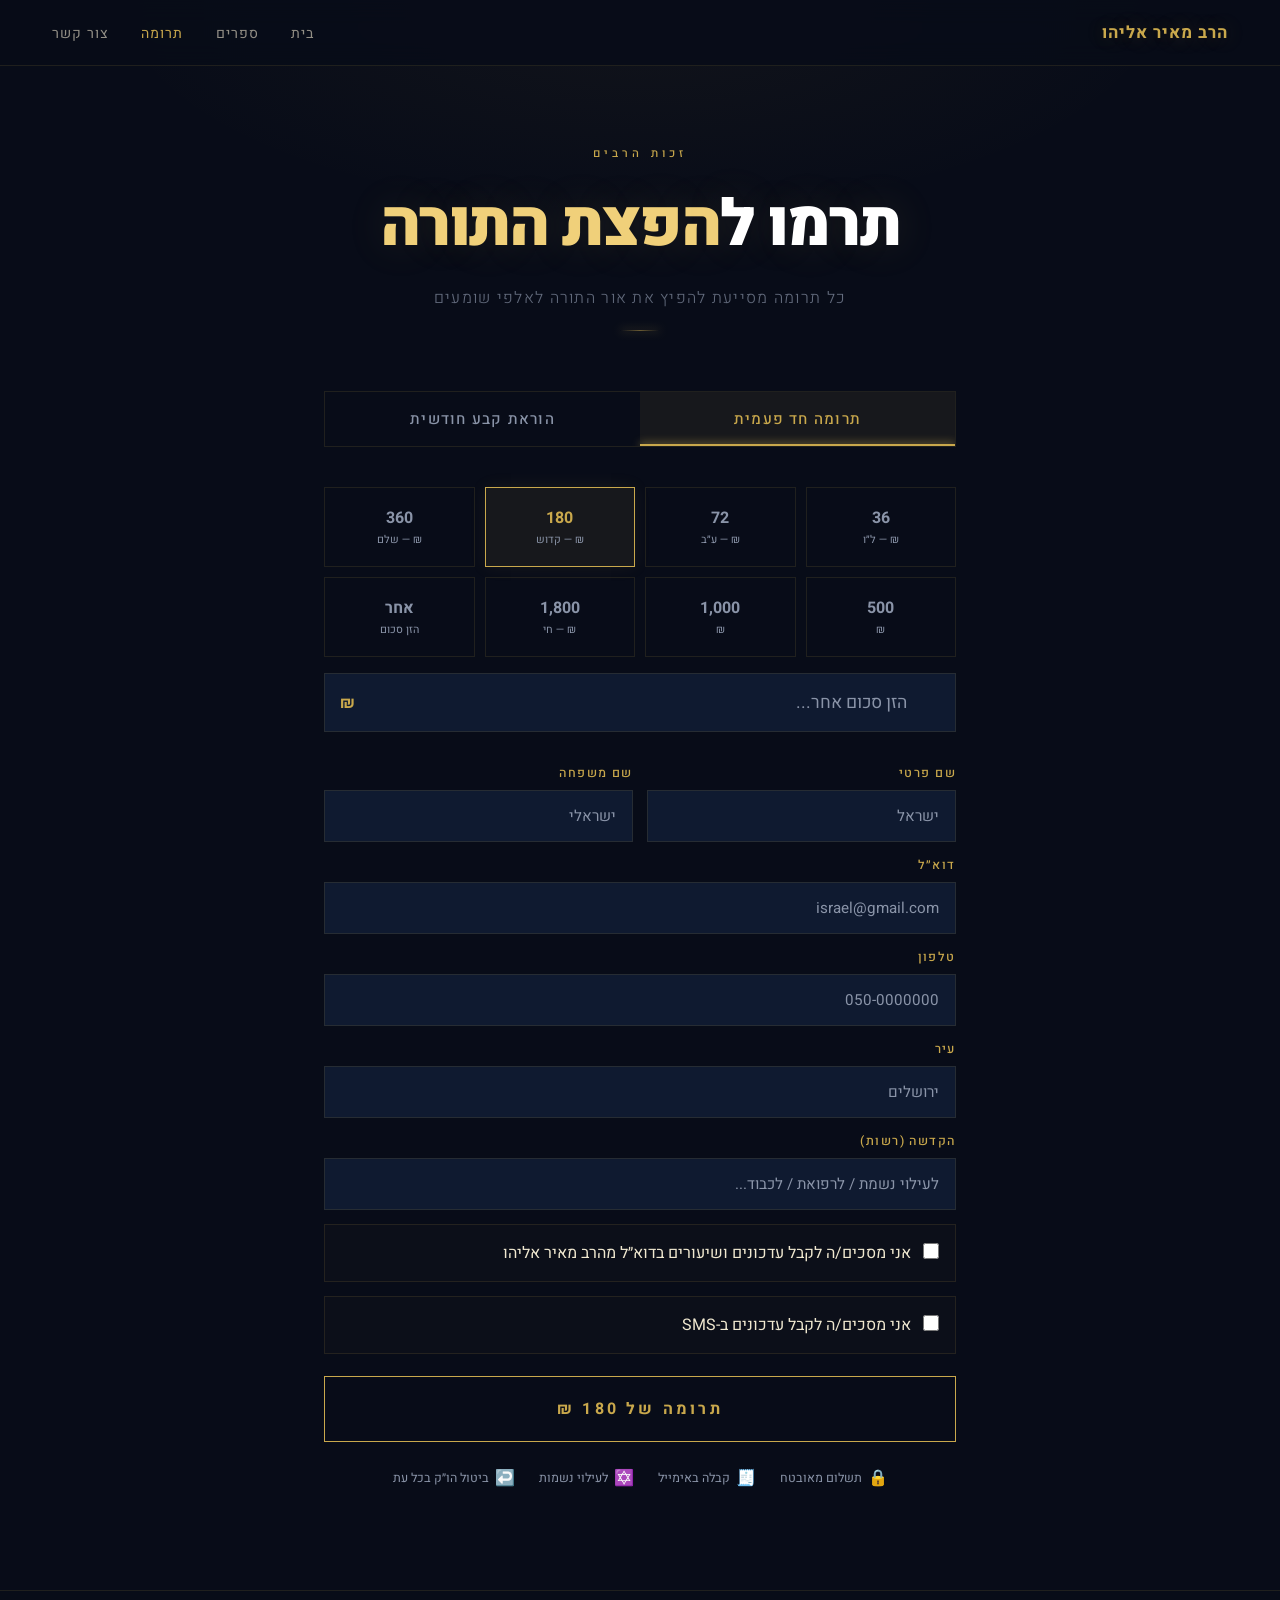
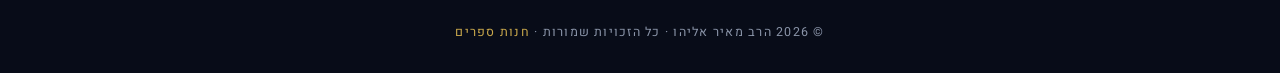
==== donate.html @ 032e19a9 "Add shop + donate pages with matching cinematic design" ====
<!DOCTYPE html>
<html lang="he" dir="rtl">
<head>
  <meta charset="UTF-8" />
  <meta name="viewport" content="width=device-width, initial-scale=1.0" />
  <title>תרומה — הרב מאיר אליהו</title>
  <link rel="preconnect" href="https://fonts.googleapis.com" />
  <link rel="preconnect" href="https://fonts.gstatic.com" crossorigin />
  <link href="https://fonts.googleapis.com/css2?family=Heebo:wght@300;400;500;700;900&display=swap" rel="stylesheet" />
  <link rel="stylesheet" href="css/pages.css" />
</head>
<body>

  <!-- ── HEADER ─────────────────────────────────────── -->
  <header class="site-header">
    <a href="index.html" class="nav-logo">הרב מאיר אליהו</a>
    <ul class="nav-links">
      <li><a href="index.html">בית</a></li>
      <li><a href="shop.html">ספרים</a></li>
      <li><a href="donate.html" class="active">תרומה</a></li>
      <li><a href="index.html#section-cta">צור קשר</a></li>
    </ul>
  </header>

  <!-- ── PAGE HERO ───────────────────────────────────── -->
  <div class="page-hero">
    <span class="page-hero-label">זכות הרבים</span>
    <h1 class="page-hero-title">תרמו ל<span>הפצת התורה</span></h1>
    <p class="page-hero-sub">כל תרומה מסייעת להפיץ את אור התורה לאלפי שומעים</p>
    <div class="page-hero-divider"></div>
  </div>

  <!-- ── DONATE FORM ─────────────────────────────────── -->
  <main class="donate-wrap">

    <!-- Toggle: חד פעמי / הוראת קבע -->
    <div class="donate-toggle">
      <button class="donate-toggle-btn active" id="btn-onetime" onclick="setType('onetime')">
        תרומה חד פעמית
      </button>
      <button class="donate-toggle-btn" id="btn-recurring" onclick="setType('recurring')">
        הוראת קבע חודשית
      </button>
    </div>

    <!-- סכומים מהירים -->
    <div class="amounts-grid">
      <button class="amount-btn" onclick="selectAmount(36)">
        36<span class="amount-label">₪ — ל״ו</span>
      </button>
      <button class="amount-btn" onclick="selectAmount(72)">
        72<span class="amount-label">₪ — ע״ב</span>
      </button>
      <button class="amount-btn selected" onclick="selectAmount(180)">
        180<span class="amount-label">₪ — קדוש</span>
      </button>
      <button class="amount-btn" onclick="selectAmount(360)">
        360<span class="amount-label">₪ — שלם</span>
      </button>
      <button class="amount-btn" onclick="selectAmount(500)">
        500<span class="amount-label">₪</span>
      </button>
      <button class="amount-btn" onclick="selectAmount(1000)">
        1,000<span class="amount-label">₪</span>
      </button>
      <button class="amount-btn" onclick="selectAmount(1800)">
        1,800<span class="amount-label">₪ — חי</span>
      </button>
      <button class="amount-btn" id="btn-custom" onclick="focusCustom()">
        אחר<span class="amount-label">הזן סכום</span>
      </button>
    </div>

    <!-- סכום מותאם אישית -->
    <div class="custom-amount-wrap">
      <span class="currency-symbol">₪</span>
      <input type="number" id="custom-amount" placeholder="הזן סכום אחר..."
             min="10" step="1" oninput="onCustomInput()" />
    </div>

    <!-- סיבת התרומה (רק בהוראת קבע) -->
    <div id="recurring-note" style="display:none; margin-bottom:24px;">
      <div style="
        padding:16px 20px;
        border:1px solid rgba(201,168,76,0.2);
        background:rgba(201,168,76,0.04);
        font-size:0.88rem; color:rgba(240,232,208,0.7);
        line-height:1.7;
      ">
        💛 <strong style="color:#f0d07a;">הוראת קבע</strong> — תרומה חודשית קבועה שתסייע להמשך הפצת התורה.
        ניתן לבטל בכל עת.
      </div>
    </div>

    <!-- פרטי תורם -->
    <form class="donate-form" id="donate-form" onsubmit="handleDonate(event)">

      <div class="form-row">
        <div class="field-group">
          <label class="field-label" for="donor-firstname">שם פרטי</label>
          <input class="field-input" id="donor-firstname" type="text" placeholder="ישראל" required />
        </div>
        <div class="field-group">
          <label class="field-label" for="donor-lastname">שם משפחה</label>
          <input class="field-input" id="donor-lastname" type="text" placeholder="ישראלי" required />
        </div>
      </div>

      <div class="field-group">
        <label class="field-label" for="donor-email">דוא״ל</label>
        <input class="field-input" id="donor-email" type="email" placeholder="israel@gmail.com" required />
      </div>

      <div class="field-group">
        <label class="field-label" for="donor-phone">טלפון</label>
        <input class="field-input" id="donor-phone" type="tel" placeholder="050-0000000" required />
      </div>

      <div class="field-group">
        <label class="field-label" for="donor-city">עיר</label>
        <input class="field-input" id="donor-city" type="text" placeholder="ירושלים" />
      </div>

      <!-- הקדשה -->
      <div class="field-group">
        <label class="field-label" for="donor-dedication">הקדשה (רשות)</label>
        <input class="field-input" id="donor-dedication" type="text"
               placeholder="לעילוי נשמת / לרפואת / לכבוד..." />
      </div>

      <!-- הסכמות -->
      <label class="consent-row">
        <input type="checkbox" id="consent-email" required />
        <span>אני מסכים/ה לקבל עדכונים ושיעורים בדוא״ל מהרב מאיר אליהו</span>
      </label>

      <label class="consent-row">
        <input type="checkbox" id="consent-sms" />
        <span>אני מסכים/ה לקבל עדכונים ב-SMS</span>
      </label>

      <!-- כפתור תרומה -->
      <button type="submit" class="btn-donate">
        <span id="donate-btn-text">לתרומה של 180 ₪</span>
      </button>

    </form>

    <!-- Trust indicators -->
    <div class="donate-trust">
      <div class="trust-item">
        <span class="trust-icon">🔒</span>
        <span>תשלום מאובטח</span>
      </div>
      <div class="trust-item">
        <span class="trust-icon">🧾</span>
        <span>קבלה באימייל</span>
      </div>
      <div class="trust-item">
        <span class="trust-icon">✡️</span>
        <span>לעילוי נשמות</span>
      </div>
      <div class="trust-item">
        <span class="trust-icon">↩️</span>
        <span>ביטול הו״ק בכל עת</span>
      </div>
    </div>

  </main>

  <!-- ── FOOTER ──────────────────────────────────────── -->
  <footer class="site-footer">
    <p>© 2026 הרב מאיר אליהו · כל הזכויות שמורות · <a href="shop.html">חנות ספרים</a></p>
  </footer>

  <script>
    let selectedAmount = 180;
    let donateType = 'onetime';

    // ── Type toggle ──────────────────────────────────
    function setType(type) {
      donateType = type;
      document.getElementById('btn-onetime').classList.toggle('active', type === 'onetime');
      document.getElementById('btn-recurring').classList.toggle('active', type === 'recurring');
      document.getElementById('recurring-note').style.display = type === 'recurring' ? 'block' : 'none';
      updateDonateBtn();
    }

    // ── Amount selection ─────────────────────────────
    function selectAmount(amount) {
      selectedAmount = amount;
      document.querySelectorAll('.amount-btn').forEach(b => b.classList.remove('selected'));
      const btns = document.querySelectorAll('.amount-btn');
      btns.forEach(b => {
        if (parseInt(b.textContent) === amount || b.textContent.startsWith(amount.toLocaleString())) {
          b.classList.add('selected');
        }
      });
      document.getElementById('custom-amount').value = '';
      updateDonateBtn();
    }

    function focusCustom() {
      document.getElementById('custom-amount').focus();
      document.querySelectorAll('.amount-btn').forEach(b => b.classList.remove('selected'));
      document.getElementById('btn-custom').classList.add('selected');
    }

    function onCustomInput() {
      const val = parseInt(document.getElementById('custom-amount').value);
      if (val > 0) {
        selectedAmount = val;
        document.querySelectorAll('.amount-btn').forEach(b => b.classList.remove('selected'));
        document.getElementById('btn-custom').classList.add('selected');
        updateDonateBtn();
      }
    }

    function updateDonateBtn() {
      const typeLabel = donateType === 'recurring' ? 'הוראת קבע חודשית' : 'תרומה';
      const formatted = selectedAmount.toLocaleString('he-IL');
      document.getElementById('donate-btn-text').textContent =
        `${typeLabel} של ${formatted} ₪`;
    }

    // ── Submit (placeholder) ─────────────────────────
    function handleDonate(e) {
      e.preventDefault();
      const data = {
        type: donateType,
        amount: selectedAmount,
        firstName: document.getElementById('donor-firstname').value,
        lastName:  document.getElementById('donor-lastname').value,
        email:     document.getElementById('donor-email').value,
        phone:     document.getElementById('donor-phone').value,
        city:      document.getElementById('donor-city').value,
        dedication:document.getElementById('donor-dedication').value,
        consentEmail: document.getElementById('consent-email').checked,
        consentSms:   document.getElementById('consent-sms').checked,
      };
      console.log('Donate payload:', data);
      // TODO: שלח ל-Meshulam API
      alert(`תודה! ממשיכים לעמוד התשלום עבור ${data.amount.toLocaleString('he-IL')} ₪`);
    }

    // init
    updateDonateBtn();
  </script>
</body>
</html>
---- css/pages.css ----
/* ── SHARED PAGE STYLES ────────────────────────────
   Used by shop.html, donate.html, events.html
   Extends css/style.css variables & base
─────────────────────────────────────────────────── */

*, *::before, *::after { box-sizing: border-box; margin: 0; padding: 0; }

:root {
  --gold:        #c9a84c;
  --gold-light:  #f0d07a;
  --gold-glow:   #e8c55a;
  --bg:          #080c18;
  --bg-mid:      #0d1428;
  --bg-card:     #0f1a30;
  --border:      rgba(201,168,76,0.12);
  --text:        #f0e8d0;
  --text-muted:  #8a94a8;
  --font:        'Heebo', sans-serif;
}

html { scroll-behavior: smooth; }

body {
  font-family: var(--font);
  background: var(--bg);
  color: var(--text);
  direction: rtl;
  overflow-x: hidden;
  min-height: 100vh;
}

/* ── HEADER ───────────────────────────────────────── */
.site-header {
  position: fixed; top: 0; left: 0; right: 0; z-index: 100;
  padding: 20px 52px;
  background: rgba(8,12,24,0.92);
  backdrop-filter: blur(12px);
  border-bottom: 1px solid var(--border);
  display: flex; align-items: center; justify-content: space-between;
}
.nav-logo {
  font-size: 1.05rem; font-weight: 700;
  color: var(--gold);
  text-decoration: none;
  letter-spacing: 0.06em;
  text-shadow: 0 0 20px rgba(201,168,76,0.3);
}
.nav-links {
  display: flex; gap: 32px; list-style: none; align-items: center;
}
.nav-links a {
  color: rgba(240,232,208,0.6);
  text-decoration: none;
  font-size: 0.88rem;
  letter-spacing: 0.08em;
  transition: color 0.25s ease;
}
.nav-links a:hover { color: var(--gold-light); }
.nav-links a.active { color: var(--gold); }

.nav-cart {
  display: flex; align-items: center; gap: 6px;
  color: var(--gold);
  font-size: 0.88rem;
  cursor: pointer;
  padding: 8px 16px;
  border: 1px solid var(--border);
  transition: border-color 0.25s ease, background 0.25s ease;
}
.nav-cart:hover { border-color: var(--gold); background: rgba(201,168,76,0.06); }
.cart-count {
  background: var(--gold);
  color: var(--bg);
  font-size: 0.7rem;
  font-weight: 700;
  width: 18px; height: 18px;
  border-radius: 50%;
  display: flex; align-items: center; justify-content: center;
}

/* ── PAGE HERO (mini) ─────────────────────────────── */
.page-hero {
  padding: 140px 52px 60px;
  text-align: center;
  position: relative;
  overflow: hidden;
}
.page-hero::before {
  content: '';
  position: absolute; inset: 0;
  background:
    radial-gradient(ellipse 60% 80% at 50% 0%, rgba(201,168,76,0.05) 0%, transparent 70%),
    radial-gradient(ellipse 100% 50% at 50% 100%, rgba(8,12,24,0.8) 0%, transparent 80%);
  pointer-events: none;
}
.page-hero-label {
  display: inline-block;
  font-size: 0.72rem; font-weight: 500;
  letter-spacing: 0.35em;
  color: var(--gold);
  margin-bottom: 16px;
  text-transform: uppercase;
}
.page-hero-title {
  font-size: clamp(2.2rem, 5vw, 4rem);
  font-weight: 900;
  letter-spacing: -0.03em;
  color: #fff;
  position: relative;
  text-shadow: 0 0 40px rgba(201,168,76,0.15);
}
.page-hero-title span { color: var(--gold-light); }
.page-hero-sub {
  margin-top: 14px;
  font-size: 1rem; font-weight: 300;
  color: var(--text-muted);
  letter-spacing: 0.08em;
}
.page-hero-divider {
  width: 40px; height: 1px;
  background: linear-gradient(90deg, transparent, var(--gold), transparent);
  margin: 20px auto 0;
  box-shadow: 0 0 8px var(--gold-glow);
}

/* ── SECTION WRAPPER ──────────────────────────────── */
.page-section {
  max-width: 1200px;
  margin: 0 auto;
  padding: 0 52px 100px;
}

/* ── FILTER TABS ──────────────────────────────────── */
.filter-tabs {
  display: flex; gap: 8px; flex-wrap: wrap;
  margin-bottom: 48px;
  justify-content: center;
}
.filter-tab {
  padding: 10px 24px;
  border: 1px solid var(--border);
  background: transparent;
  color: var(--text-muted);
  font-family: var(--font);
  font-size: 0.85rem;
  letter-spacing: 0.1em;
  cursor: pointer;
  transition: all 0.25s ease;
}
.filter-tab:hover { border-color: rgba(201,168,76,0.4); color: var(--text); }
.filter-tab.active {
  border-color: var(--gold);
  color: var(--gold);
  background: rgba(201,168,76,0.06);
}

/* ── PRODUCT GRID ─────────────────────────────────── */
.products-grid {
  display: grid;
  grid-template-columns: repeat(3, 1fr);
  gap: 24px;
}

.product-card {
  background: var(--bg-card);
  border: 1px solid var(--border);
  display: flex; flex-direction: column;
  transition: border-color 0.3s ease, transform 0.3s ease;
  position: relative;
  overflow: hidden;
}
.product-card:hover {
  border-color: rgba(201,168,76,0.35);
  transform: translateY(-4px);
}
.product-card::before {
  content: '';
  position: absolute; top: 0; right: 0;
  width: 80px; height: 1px;
  background: linear-gradient(90deg, transparent, var(--gold));
  opacity: 0;
  transition: opacity 0.3s ease;
}
.product-card:hover::before { opacity: 1; }

.product-img-wrap {
  aspect-ratio: 3/4;
  overflow: hidden;
  background: linear-gradient(135deg, #0d1a2e 0%, #111f38 100%);
  display: flex; align-items: center; justify-content: center;
  position: relative;
}
.product-img-wrap img {
  width: 100%; height: 100%;
  object-fit: cover;
  transition: transform 0.5s ease;
  filter: brightness(0.95);
}
.product-card:hover .product-img-wrap img { transform: scale(1.04); }

.product-img-placeholder {
  display: flex; flex-direction: column;
  align-items: center; justify-content: center;
  gap: 12px;
  width: 100%; height: 100%;
}
.product-img-placeholder .book-icon {
  font-size: 3rem; opacity: 0.3;
}
.product-img-placeholder .book-title-preview {
  font-size: 0.75rem;
  color: rgba(201,168,76,0.4);
  letter-spacing: 0.1em;
  text-align: center;
  padding: 0 16px;
}

.product-badge {
  position: absolute; top: 12px; left: 12px;
  padding: 4px 10px;
  background: rgba(201,168,76,0.15);
  border: 1px solid rgba(201,168,76,0.3);
  color: var(--gold-light);
  font-size: 0.68rem;
  letter-spacing: 0.15em;
}

.product-info {
  padding: 20px 20px 24px;
  display: flex; flex-direction: column; gap: 8px;
  flex: 1;
}
.product-series {
  font-size: 0.68rem; font-weight: 500;
  letter-spacing: 0.25em;
  color: var(--gold);
  text-transform: uppercase;
}
.product-name {
  font-size: 1.05rem; font-weight: 700;
  color: #fff;
  line-height: 1.35;
}
.product-desc {
  font-size: 0.82rem; font-weight: 300;
  color: var(--text-muted);
  line-height: 1.6;
  flex: 1;
}
.product-footer {
  display: flex; align-items: center;
  justify-content: space-between;
  margin-top: 16px;
  padding-top: 16px;
  border-top: 1px solid var(--border);
}
.product-price {
  font-size: 1.3rem; font-weight: 700;
  color: var(--gold-light);
}
.product-price .currency {
  font-size: 0.85rem; font-weight: 400;
  margin-left: 2px;
  color: var(--gold);
}
.btn-buy {
  padding: 10px 20px;
  background: transparent;
  border: 1px solid var(--gold);
  color: var(--gold);
  font-family: var(--font);
  font-size: 0.82rem;
  font-weight: 500;
  letter-spacing: 0.15em;
  cursor: pointer;
  position: relative; overflow: hidden;
  transition: color 0.3s ease;
}
.btn-buy::before {
  content: '';
  position: absolute; inset: 0;
  background: var(--gold);
  transform: translateX(101%);
  transition: transform 0.32s cubic-bezier(0.16,1,0.3,1);
}
.btn-buy:hover::before { transform: translateX(0); }
.btn-buy:hover { color: var(--bg); }
.btn-buy span { position: relative; z-index: 1; }

/* ── SET CARD (wide) ──────────────────────────────── */
.set-card {
  background: var(--bg-card);
  border: 1px solid var(--border);
  padding: 36px;
  display: grid;
  grid-template-columns: 1fr auto;
  gap: 24px;
  align-items: center;
  transition: border-color 0.3s ease;
  position: relative; overflow: hidden;
}
.set-card:hover { border-color: rgba(201,168,76,0.35); }
.set-card::after {
  content: '';
  position: absolute; inset: 0;
  background: radial-gradient(ellipse 40% 60% at 100% 50%, rgba(201,168,76,0.04) 0%, transparent 60%);
  pointer-events: none;
}
.set-info { display: flex; flex-direction: column; gap: 10px; }
.set-label {
  font-size: 0.68rem; font-weight: 500;
  letter-spacing: 0.3em; color: var(--gold);
  text-transform: uppercase;
}
.set-name { font-size: 1.4rem; font-weight: 700; color: #fff; }
.set-desc { font-size: 0.88rem; color: var(--text-muted); line-height: 1.6; }
.set-volumes {
  display: flex; gap: 6px; flex-wrap: wrap; margin-top: 4px;
}
.set-vol-tag {
  padding: 3px 10px;
  border: 1px solid var(--border);
  font-size: 0.72rem;
  color: var(--text-muted);
  letter-spacing: 0.08em;
}
.set-action { display: flex; flex-direction: column; align-items: flex-end; gap: 12px; }
.set-price { font-size: 1.8rem; font-weight: 900; color: var(--gold-light); }
.set-price .currency { font-size: 1rem; font-weight: 400; color: var(--gold); }
.set-original-price {
  font-size: 0.85rem; color: var(--text-muted);
  text-decoration: line-through; text-align: left;
}
.btn-buy-set {
  padding: 14px 32px;
  background: transparent;
  border: 1px solid var(--gold);
  color: var(--gold);
  font-family: var(--font);
  font-size: 0.88rem;
  font-weight: 500;
  letter-spacing: 0.18em;
  cursor: pointer;
  position: relative; overflow: hidden;
  transition: color 0.3s ease;
  white-space: nowrap;
}
.btn-buy-set::before {
  content: '';
  position: absolute; inset: 0;
  background: var(--gold);
  transform: translateX(101%);
  transition: transform 0.32s cubic-bezier(0.16,1,0.3,1);
}
.btn-buy-set:hover::before { transform: translateX(0); }
.btn-buy-set:hover { color: var(--bg); }
.btn-buy-set span { position: relative; z-index: 1; }

/* ── SECTION DIVIDER ──────────────────────────────── */
.section-divider {
  display: flex; align-items: center; gap: 20px;
  margin: 60px 0 40px;
}
.section-divider-line { flex: 1; height: 1px; background: var(--border); }
.section-divider-label {
  font-size: 0.72rem; font-weight: 500;
  letter-spacing: 0.3em; color: var(--gold);
  text-transform: uppercase;
}

/* ── DONATE PAGE ──────────────────────────────────── */
.donate-wrap {
  max-width: 680px;
  margin: 0 auto;
  padding: 0 24px 100px;
}

.donate-toggle {
  display: flex;
  border: 1px solid var(--border);
  margin-bottom: 40px;
  overflow: hidden;
}
.donate-toggle-btn {
  flex: 1; padding: 16px;
  background: transparent;
  border: none;
  color: var(--text-muted);
  font-family: var(--font);
  font-size: 0.95rem;
  font-weight: 500;
  letter-spacing: 0.08em;
  cursor: pointer;
  transition: all 0.25s ease;
  position: relative;
}
.donate-toggle-btn.active {
  background: rgba(201,168,76,0.08);
  color: var(--gold);
}
.donate-toggle-btn.active::after {
  content: '';
  position: absolute; bottom: 0; left: 0; right: 0;
  height: 2px;
  background: var(--gold);
  box-shadow: 0 0 8px var(--gold-glow);
}

.amounts-grid {
  display: grid;
  grid-template-columns: repeat(4, 1fr);
  gap: 10px;
  margin-bottom: 16px;
}
.amount-btn {
  padding: 18px 12px;
  background: transparent;
  border: 1px solid var(--border);
  color: var(--text-muted);
  font-family: var(--font);
  font-size: 1rem;
  font-weight: 700;
  cursor: pointer;
  transition: all 0.25s ease;
  text-align: center;
}
.amount-btn:hover { border-color: rgba(201,168,76,0.4); color: var(--text); }
.amount-btn.selected {
  border-color: var(--gold);
  color: var(--gold);
  background: rgba(201,168,76,0.08);
  box-shadow: 0 0 16px rgba(201,168,76,0.08);
}
.amount-btn .amount-label { font-size: 0.68rem; display: block; font-weight: 400; margin-top: 2px; color: var(--text-muted); }

.custom-amount-wrap {
  position: relative; margin-bottom: 32px;
}
.custom-amount-wrap input {
  width: 100%;
  padding: 16px 48px 16px 20px;
  background: var(--bg-card);
  border: 1px solid var(--border);
  color: var(--text);
  font-family: var(--font);
  font-size: 1.1rem;
  direction: rtl;
  outline: none;
  transition: border-color 0.25s ease;
}
.custom-amount-wrap input:focus { border-color: rgba(201,168,76,0.5); }
.custom-amount-wrap input::placeholder { color: var(--text-muted); }
.custom-amount-wrap .currency-symbol {
  position: absolute; left: 16px; top: 50%;
  transform: translateY(-50%);
  color: var(--gold);
  font-size: 1rem; font-weight: 700;
  pointer-events: none;
}

.donate-form { display: flex; flex-direction: column; gap: 14px; }
.form-row { display: grid; grid-template-columns: 1fr 1fr; gap: 14px; }

.field-group { display: flex; flex-direction: column; gap: 8px; }
.field-label {
  font-size: 0.78rem; font-weight: 500;
  letter-spacing: 0.12em; color: var(--gold);
}
.field-input {
  padding: 14px 16px;
  background: var(--bg-card);
  border: 1px solid var(--border);
  color: var(--text);
  font-family: var(--font);
  font-size: 0.95rem;
  direction: rtl;
  outline: none;
  transition: border-color 0.25s ease;
  width: 100%;
}
.field-input:focus { border-color: rgba(201,168,76,0.5); }
.field-input::placeholder { color: var(--text-muted); }

.consent-row {
  display: flex; align-items: flex-start; gap: 12px;
  padding: 16px;
  border: 1px solid var(--border);
  background: rgba(201,168,76,0.02);
  cursor: pointer;
}
.consent-row input[type="checkbox"] {
  width: 16px; height: 16px; margin-top: 2px;
  accent-color: var(--gold);
  flex-shrink: 0;
  cursor: pointer;
}
.consent-row label {
  font-size: 0.82rem; color: var(--text-muted);
  line-height: 1.5; cursor: pointer;
}

.btn-donate {
  width: 100%;
  padding: 20px;
  background: transparent;
  border: 1px solid var(--gold);
  color: var(--gold);
  font-family: var(--font);
  font-size: 1rem;
  font-weight: 700;
  letter-spacing: 0.2em;
  cursor: pointer;
  position: relative; overflow: hidden;
  transition: color 0.35s ease, box-shadow 0.35s ease;
  margin-top: 8px;
}
.btn-donate::before {
  content: '';
  position: absolute; inset: 0;
  background: var(--gold);
  transform: translateX(101%);
  transition: transform 0.38s cubic-bezier(0.16,1,0.3,1);
}
.btn-donate:hover::before { transform: translateX(0); }
.btn-donate:hover { color: var(--bg); box-shadow: 0 0 30px rgba(201,168,76,0.2); }
.btn-donate span { position: relative; z-index: 1; }

.donate-trust {
  display: flex; justify-content: center; gap: 24px;
  margin-top: 24px; flex-wrap: wrap;
}
.trust-item {
  display: flex; align-items: center; gap: 6px;
  font-size: 0.78rem; color: var(--text-muted);
}
.trust-icon { color: var(--gold); font-size: 1rem; }

/* ── FOOTER ───────────────────────────────────────── */
.site-footer {
  border-top: 1px solid var(--border);
  padding: 32px 52px;
  text-align: center;
}
.site-footer p { font-size: 0.78rem; color: var(--text-muted); letter-spacing: 0.1em; }
.site-footer a { color: var(--gold); text-decoration: none; }

/* ── MOBILE ───────────────────────────────────────── */
@media (max-width: 768px) {
  .site-header { padding: 16px 20px; }
  .nav-links { display: none; }
  .page-hero { padding: 110px 24px 40px; }
  .page-section { padding: 0 20px 80px; }

  .products-grid { grid-template-columns: 1fr 1fr; gap: 14px; }
  .product-info { padding: 14px 14px 18px; }
  .product-name { font-size: 0.9rem; }
  .product-desc { display: none; }

  .set-card { grid-template-columns: 1fr; }
  .set-action { align-items: flex-start; }

  .amounts-grid { grid-template-columns: repeat(2, 1fr); }
  .form-row { grid-template-columns: 1fr; }

  .donate-trust { gap: 14px; }
  .site-footer { padding: 24px 20px; }

  .nav-cart { padding: 8px 12px; }
}

@media (max-width: 420px) {
  .products-grid { grid-template-columns: 1fr; }
}
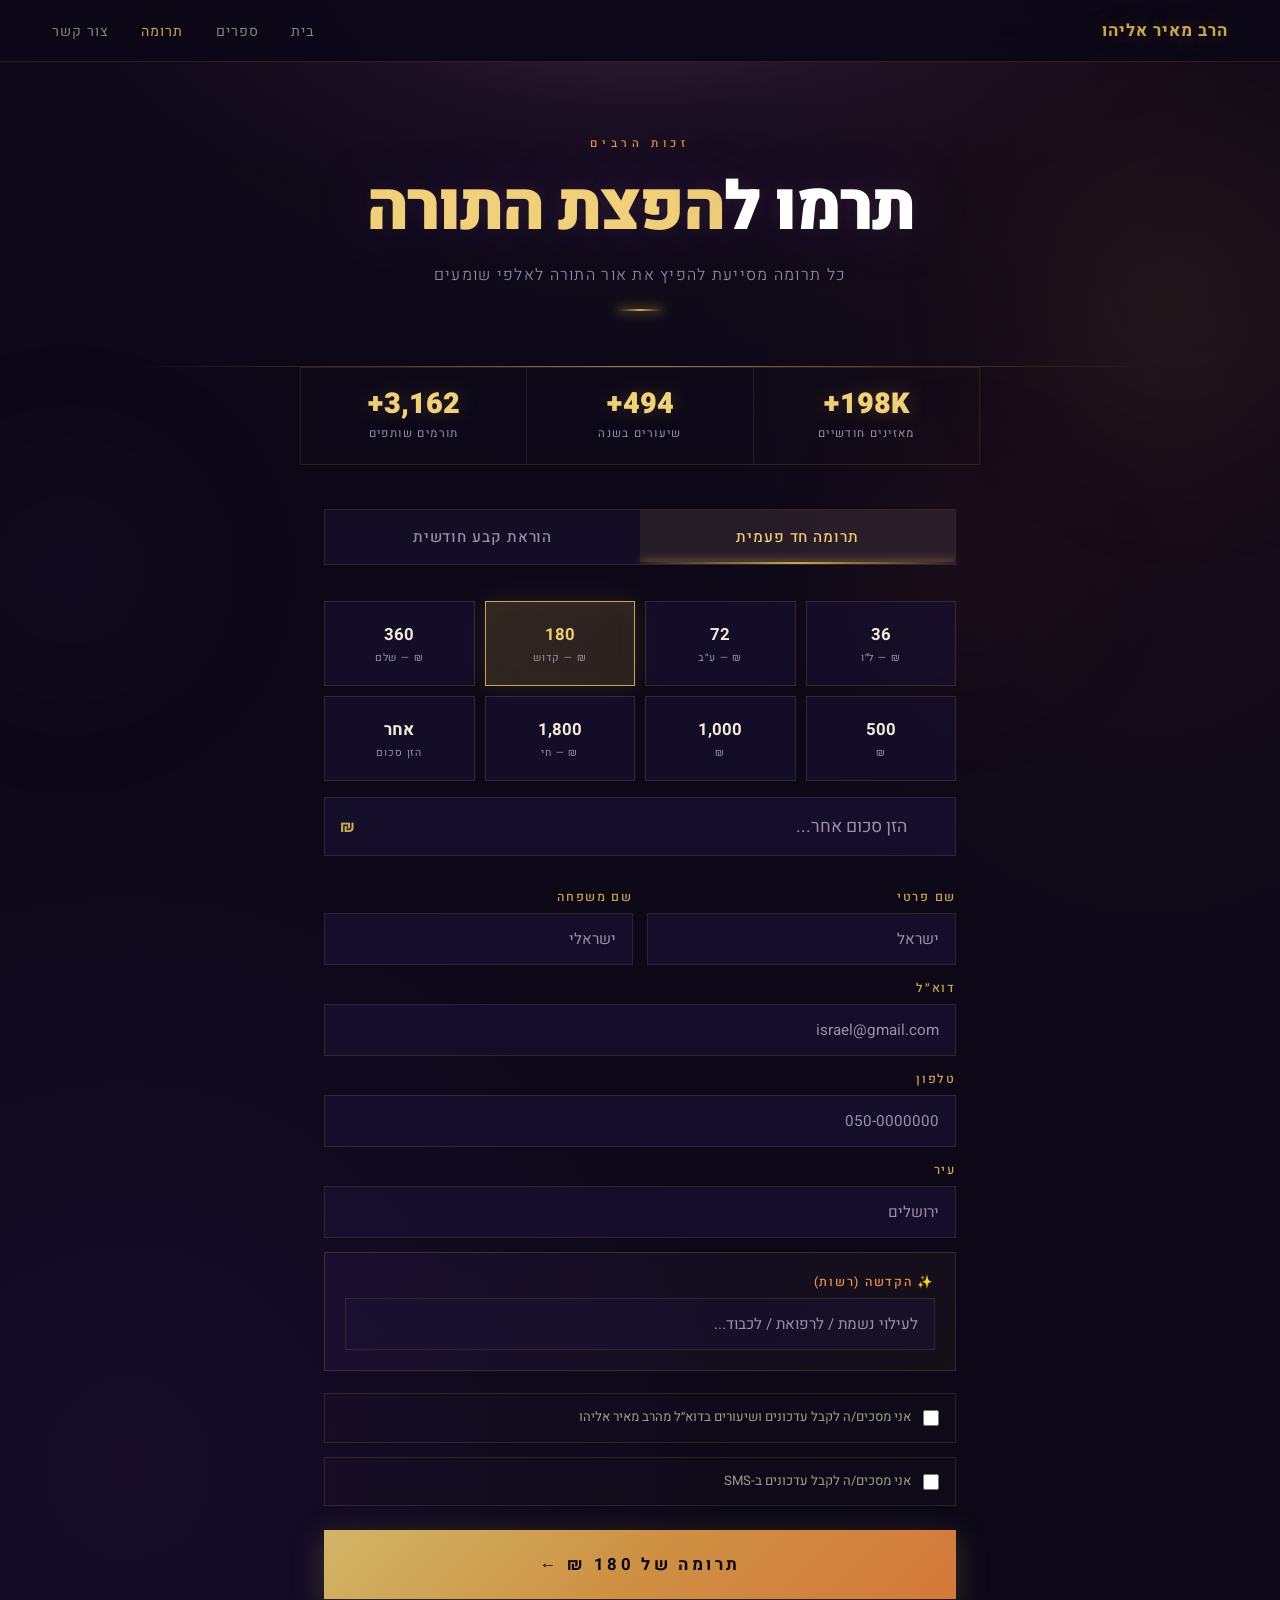
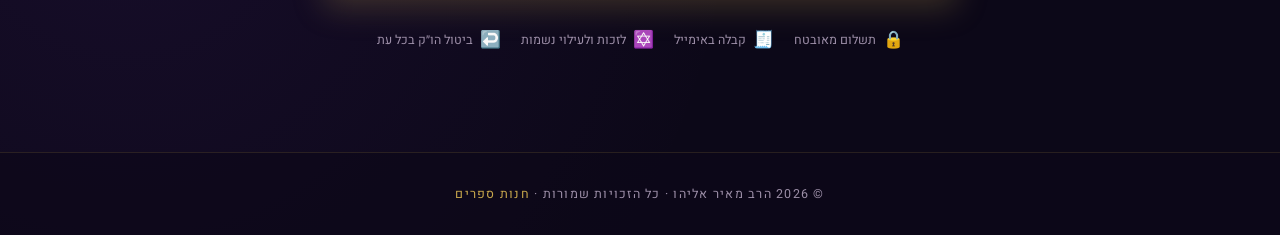
==== commit 46db5cbb: "Redesign shop & donate: warm purple palette, real book images, animations - pages.css: replace near-" ====
--- a/donate.html
+++ b/donate.html
@@ -9,7 +9,12 @@
   <link href="https://fonts.googleapis.com/css2?family=Heebo:wght@300;400;500;700;900&display=swap" rel="stylesheet" />
   <link rel="stylesheet" href="css/pages.css" />
 </head>
-<body>
+<body class="donate-page">
+
+  <!-- background orbs -->
+  <div class="donate-orb donate-orb-1"></div>
+  <div class="donate-orb donate-orb-2"></div>
+  <div class="donate-orb donate-orb-3"></div>
 
   <!-- ── HEADER ─────────────────────────────────────── -->
   <header class="site-header">
@@ -30,6 +35,22 @@
     <div class="page-hero-divider"></div>
   </div>
 
+  <!-- ── IMPACT STATS ───────────────────────────────── -->
+  <div class="donate-impact" id="impact-bar">
+    <div class="impact-stat">
+      <span class="impact-num" id="ic-listeners">0</span>
+      <span class="impact-label">מאזינים חודשיים</span>
+    </div>
+    <div class="impact-stat">
+      <span class="impact-num" id="ic-lessons">0</span>
+      <span class="impact-label">שיעורים בשנה</span>
+    </div>
+    <div class="impact-stat">
+      <span class="impact-num" id="ic-donors">0</span>
+      <span class="impact-label">תורמים שותפים</span>
+    </div>
+  </div>
+
   <!-- ── DONATE FORM ─────────────────────────────────── -->
   <main class="donate-wrap">
 
@@ -78,13 +99,13 @@
              min="10" step="1" oninput="onCustomInput()" />
     </div>
 
-    <!-- סיבת התרומה (רק בהוראת קבע) -->
+    <!-- הוראת קבע note -->
     <div id="recurring-note" style="display:none; margin-bottom:24px;">
       <div style="
         padding:16px 20px;
-        border:1px solid rgba(201,168,76,0.2);
-        background:rgba(201,168,76,0.04);
-        font-size:0.88rem; color:rgba(240,232,208,0.7);
+        border:1px solid rgba(212,120,58,0.25);
+        background:linear-gradient(135deg,rgba(212,120,58,0.06),rgba(201,168,76,0.04));
+        font-size:0.88rem; color:rgba(240,232,208,0.75);
         line-height:1.7;
       ">
         💛 <strong style="color:#f0d07a;">הוראת קבע</strong> — תרומה חודשית קבועה שתסייע להמשך הפצת התורה.
@@ -121,22 +142,29 @@
         <input class="field-input" id="donor-city" type="text" placeholder="ירושלים" />
       </div>
 
-      <!-- הקדשה -->
-      <div class="field-group">
-        <label class="field-label" for="donor-dedication">הקדשה (רשות)</label>
-        <input class="field-input" id="donor-dedication" type="text"
-               placeholder="לעילוי נשמת / לרפואת / לכבוד..." />
+      <!-- הקדשה — highlighted section -->
+      <div class="dedication-highlight">
+        <div class="field-group">
+          <label class="field-label" for="donor-dedication">✨ הקדשה (רשות)</label>
+          <input class="field-input" id="donor-dedication" type="text"
+                 placeholder="לעילוי נשמת / לרפואת / לכבוד..."
+                 style="background:rgba(26,18,50,0.5);" />
+        </div>
       </div>
 
       <!-- הסכמות -->
       <label class="consent-row">
         <input type="checkbox" id="consent-email" required />
-        <span>אני מסכים/ה לקבל עדכונים ושיעורים בדוא״ל מהרב מאיר אליהו</span>
+        <span style="font-size:0.82rem;color:rgba(240,232,208,0.65);line-height:1.5;">
+          אני מסכים/ה לקבל עדכונים ושיעורים בדוא״ל מהרב מאיר אליהו
+        </span>
       </label>
 
       <label class="consent-row">
         <input type="checkbox" id="consent-sms" />
-        <span>אני מסכים/ה לקבל עדכונים ב-SMS</span>
+        <span style="font-size:0.82rem;color:rgba(240,232,208,0.65);line-height:1.5;">
+          אני מסכים/ה לקבל עדכונים ב-SMS
+        </span>
       </label>
 
       <!-- כפתור תרומה -->
@@ -158,7 +186,7 @@
       </div>
       <div class="trust-item">
         <span class="trust-icon">✡️</span>
-        <span>לעילוי נשמות</span>
+        <span>לזכות ולעילוי נשמות</span>
       </div>
       <div class="trust-item">
         <span class="trust-icon">↩️</span>
@@ -176,6 +204,53 @@
   <script>
     let selectedAmount = 180;
     let donateType = 'onetime';
+
+    // ── Animated impact counters ─────────────────────
+    function animateCounter(el, target, suffix) {
+      let start = 0;
+      const duration = 1800;
+      const step = 16;
+      const increment = target / (duration / step);
+      const timer = setInterval(() => {
+        start = Math.min(start + increment, target);
+        el.textContent = Math.round(start).toLocaleString('he-IL') + suffix;
+        if (start >= target) clearInterval(timer);
+      }, step);
+    }
+
+    const impactObserver = new IntersectionObserver((entries) => {
+      entries.forEach(entry => {
+        if (entry.isIntersecting) {
+          animateCounter(document.getElementById('ic-listeners'), 200000, 'K+');
+          animateCounter(document.getElementById('ic-lessons'),   500,    '+');
+          animateCounter(document.getElementById('ic-donors'),    3200,   '+');
+          impactObserver.disconnect();
+        }
+      });
+    }, { threshold: 0.3 });
+    impactObserver.observe(document.getElementById('impact-bar'));
+
+    // Override with better format
+    function animateCounter(el, target, suffix) {
+      const obj = { val: 0 };
+      const duration = 1800;
+      const start = Date.now();
+      function tick() {
+        const elapsed = Date.now() - start;
+        const progress = Math.min(elapsed / duration, 1);
+        const eased = 1 - Math.pow(1 - progress, 3);
+        const val = Math.round(eased * target);
+        if (suffix === 'K+') {
+          el.textContent = val >= 1000
+            ? Math.round(val / 1000) + 'K+'
+            : val + '+';
+        } else {
+          el.textContent = val.toLocaleString('he-IL') + suffix;
+        }
+        if (progress < 1) requestAnimationFrame(tick);
+      }
+      requestAnimationFrame(tick);
+    }
 
     // ── Type toggle ──────────────────────────────────
     function setType(type) {
@@ -190,11 +265,9 @@
     function selectAmount(amount) {
       selectedAmount = amount;
       document.querySelectorAll('.amount-btn').forEach(b => b.classList.remove('selected'));
-      const btns = document.querySelectorAll('.amount-btn');
-      btns.forEach(b => {
-        if (parseInt(b.textContent) === amount || b.textContent.startsWith(amount.toLocaleString())) {
-          b.classList.add('selected');
-        }
+      document.querySelectorAll('.amount-btn').forEach(b => {
+        const num = parseInt(b.textContent.replace(/,/g, ''));
+        if (num === amount) b.classList.add('selected');
       });
       document.getElementById('custom-amount').value = '';
       updateDonateBtn();
@@ -220,7 +293,7 @@
       const typeLabel = donateType === 'recurring' ? 'הוראת קבע חודשית' : 'תרומה';
       const formatted = selectedAmount.toLocaleString('he-IL');
       document.getElementById('donate-btn-text').textContent =
-        `${typeLabel} של ${formatted} ₪`;
+        `${typeLabel} של ${formatted} ₪ ←`;
     }
 
     // ── Submit (placeholder) ─────────────────────────
@@ -229,12 +302,12 @@
       const data = {
         type: donateType,
         amount: selectedAmount,
-        firstName: document.getElementById('donor-firstname').value,
-        lastName:  document.getElementById('donor-lastname').value,
-        email:     document.getElementById('donor-email').value,
-        phone:     document.getElementById('donor-phone').value,
-        city:      document.getElementById('donor-city').value,
-        dedication:document.getElementById('donor-dedication').value,
+        firstName:   document.getElementById('donor-firstname').value,
+        lastName:    document.getElementById('donor-lastname').value,
+        email:       document.getElementById('donor-email').value,
+        phone:       document.getElementById('donor-phone').value,
+        city:        document.getElementById('donor-city').value,
+        dedication:  document.getElementById('donor-dedication').value,
         consentEmail: document.getElementById('consent-email').checked,
         consentSms:   document.getElementById('consent-sms').checked,
       };
--- a/css/pages.css
+++ b/css/pages.css
@@ -1,21 +1,26 @@
 /* ── SHARED PAGE STYLES ────────────────────────────
-   Used by shop.html, donate.html, events.html
-   Extends css/style.css variables & base
+   Used by shop.html, donate.html
+   Warm spiritual palette — deep purple / gold
 ─────────────────────────────────────────────────── */
 
 *, *::before, *::after { box-sizing: border-box; margin: 0; padding: 0; }
 
 :root {
-  --gold:        #c9a84c;
-  --gold-light:  #f0d07a;
-  --gold-glow:   #e8c55a;
-  --bg:          #080c18;
-  --bg-mid:      #0d1428;
-  --bg-card:     #0f1a30;
-  --border:      rgba(201,168,76,0.12);
-  --text:        #f0e8d0;
-  --text-muted:  #8a94a8;
-  --font:        'Heebo', sans-serif;
+  --gold:         #c9a84c;
+  --gold-light:   #f0d07a;
+  --gold-glow:    #e8c55a;
+  --amber:        #d4783a;
+  --amber-light:  #f0944a;
+  --bg:           #0c0818;   /* deep indigo-purple — not black */
+  --bg-mid:       #140e22;
+  --bg-card:      #1a1232;
+  --bg-card2:     #221848;
+  --border:       rgba(201,168,76,0.15);
+  --border-hover: rgba(201,168,76,0.45);
+  --purple:       rgba(120,60,200,0.18);
+  --text:         #f2ead8;
+  --text-muted:   #9d8fa8;
+  --font:         'Heebo', sans-serif;
 }
 
 html { scroll-behavior: smooth; }
@@ -27,14 +32,18 @@
   direction: rtl;
   overflow-x: hidden;
   min-height: 100vh;
+  /* warm purple starfield gradient */
+  background-image:
+    radial-gradient(ellipse 80% 40% at 20% 10%, rgba(100,40,160,0.12) 0%, transparent 60%),
+    radial-gradient(ellipse 60% 50% at 80% 90%, rgba(180,100,30,0.08) 0%, transparent 60%);
 }
 
 /* ── HEADER ───────────────────────────────────────── */
 .site-header {
   position: fixed; top: 0; left: 0; right: 0; z-index: 100;
-  padding: 20px 52px;
-  background: rgba(8,12,24,0.92);
-  backdrop-filter: blur(12px);
+  padding: 18px 52px;
+  background: rgba(12,8,24,0.94);
+  backdrop-filter: blur(16px);
   border-bottom: 1px solid var(--border);
   display: flex; align-items: center; justify-content: space-between;
 }
@@ -43,13 +52,13 @@
   color: var(--gold);
   text-decoration: none;
   letter-spacing: 0.06em;
-  text-shadow: 0 0 20px rgba(201,168,76,0.3);
+  text-shadow: 0 0 24px rgba(201,168,76,0.4);
 }
 .nav-links {
   display: flex; gap: 32px; list-style: none; align-items: center;
 }
 .nav-links a {
-  color: rgba(240,232,208,0.6);
+  color: rgba(240,232,208,0.55);
   text-decoration: none;
   font-size: 0.88rem;
   letter-spacing: 0.08em;
@@ -67,7 +76,7 @@
   border: 1px solid var(--border);
   transition: border-color 0.25s ease, background 0.25s ease;
 }
-.nav-cart:hover { border-color: var(--gold); background: rgba(201,168,76,0.06); }
+.nav-cart:hover { border-color: var(--gold); background: rgba(201,168,76,0.07); }
 .cart-count {
   background: var(--gold);
   color: var(--bg);
@@ -78,9 +87,9 @@
   display: flex; align-items: center; justify-content: center;
 }
 
-/* ── PAGE HERO (mini) ─────────────────────────────── */
+/* ── PAGE HERO ────────────────────────────────────── */
 .page-hero {
-  padding: 140px 52px 60px;
+  padding: 130px 52px 56px;
   text-align: center;
   position: relative;
   overflow: hidden;
@@ -89,69 +98,90 @@
   content: '';
   position: absolute; inset: 0;
   background:
-    radial-gradient(ellipse 60% 80% at 50% 0%, rgba(201,168,76,0.05) 0%, transparent 70%),
-    radial-gradient(ellipse 100% 50% at 50% 100%, rgba(8,12,24,0.8) 0%, transparent 80%);
+    radial-gradient(ellipse 70% 100% at 50% 0%,  rgba(120,60,200,0.14) 0%, transparent 65%),
+    radial-gradient(ellipse 50% 60% at 50% 0%,   rgba(201,168,76,0.07) 0%, transparent 50%);
   pointer-events: none;
 }
+/* animated golden shimmer line across hero */
+.page-hero::after {
+  content: '';
+  position: absolute; bottom: 0; left: 10%; right: 10%;
+  height: 1px;
+  background: linear-gradient(90deg, transparent, rgba(201,168,76,0.3), rgba(240,208,122,0.6), rgba(201,168,76,0.3), transparent);
+  animation: shimmer-line 3s ease-in-out infinite;
+}
+@keyframes shimmer-line {
+  0%, 100% { opacity: 0.4; }
+  50% { opacity: 1; }
+}
+
 .page-hero-label {
   display: inline-block;
   font-size: 0.72rem; font-weight: 500;
-  letter-spacing: 0.35em;
-  color: var(--gold);
-  margin-bottom: 16px;
+  letter-spacing: 0.4em;
+  color: var(--amber-light);
+  margin-bottom: 18px;
   text-transform: uppercase;
+  position: relative;
 }
 .page-hero-title {
-  font-size: clamp(2.2rem, 5vw, 4rem);
+  font-size: clamp(2.4rem, 5.5vw, 4.2rem);
   font-weight: 900;
   letter-spacing: -0.03em;
   color: #fff;
   position: relative;
-  text-shadow: 0 0 40px rgba(201,168,76,0.15);
+  text-shadow: 0 0 60px rgba(120,60,200,0.3), 0 0 20px rgba(201,168,76,0.1);
+  line-height: 1.15;
 }
 .page-hero-title span { color: var(--gold-light); }
 .page-hero-sub {
-  margin-top: 14px;
+  margin-top: 16px;
   font-size: 1rem; font-weight: 300;
   color: var(--text-muted);
   letter-spacing: 0.08em;
 }
 .page-hero-divider {
-  width: 40px; height: 1px;
+  width: 48px; height: 2px;
   background: linear-gradient(90deg, transparent, var(--gold), transparent);
-  margin: 20px auto 0;
-  box-shadow: 0 0 8px var(--gold-glow);
+  margin: 22px auto 0;
+  box-shadow: 0 0 12px var(--gold-glow);
 }
 
 /* ── SECTION WRAPPER ──────────────────────────────── */
 .page-section {
-  max-width: 1200px;
+  max-width: 1220px;
   margin: 0 auto;
-  padding: 0 52px 100px;
+  padding: 0 52px 120px;
 }
 
 /* ── FILTER TABS ──────────────────────────────────── */
 .filter-tabs {
   display: flex; gap: 8px; flex-wrap: wrap;
-  margin-bottom: 48px;
+  margin-bottom: 52px;
   justify-content: center;
 }
 .filter-tab {
-  padding: 10px 24px;
+  padding: 10px 26px;
   border: 1px solid var(--border);
   background: transparent;
   color: var(--text-muted);
   font-family: var(--font);
   font-size: 0.85rem;
-  letter-spacing: 0.1em;
-  cursor: pointer;
-  transition: all 0.25s ease;
-}
-.filter-tab:hover { border-color: rgba(201,168,76,0.4); color: var(--text); }
+  letter-spacing: 0.12em;
+  cursor: pointer;
+  transition: all 0.28s ease;
+  border-radius: 2px;
+}
+.filter-tab:hover {
+  border-color: rgba(201,168,76,0.45);
+  color: var(--text);
+  background: rgba(201,168,76,0.04);
+}
 .filter-tab.active {
   border-color: var(--gold);
-  color: var(--gold);
-  background: rgba(201,168,76,0.06);
+  color: var(--gold-light);
+  background: rgba(201,168,76,0.08);
+  box-shadow: 0 0 16px rgba(201,168,76,0.1), inset 0 0 20px rgba(201,168,76,0.03);
 }
 
 /* ── PRODUCT GRID ─────────────────────────────────── */
@@ -161,79 +191,89 @@
   gap: 24px;
 }
 
+/* entrance animation — triggered by JS */
 .product-card {
   background: var(--bg-card);
   border: 1px solid var(--border);
   display: flex; flex-direction: column;
-  transition: border-color 0.3s ease, transform 0.3s ease;
+  transition: border-color 0.35s ease, transform 0.35s ease, box-shadow 0.35s ease;
   position: relative;
   overflow: hidden;
+  opacity: 0;
+  transform: translateY(44px);
+}
+.product-card.in-view {
+  opacity: 1;
+  transform: translateY(0);
+  transition: opacity 0.65s ease, transform 0.65s cubic-bezier(0.16,1,0.3,1),
+              border-color 0.35s ease, box-shadow 0.35s ease;
 }
 .product-card:hover {
-  border-color: rgba(201,168,76,0.35);
-  transform: translateY(-4px);
-}
+  border-color: var(--border-hover);
+  transform: translateY(-6px);
+  box-shadow: 0 16px 48px rgba(0,0,0,0.4), 0 0 30px rgba(120,60,200,0.1);
+}
+
+/* gold top-edge accent on hover */
 .product-card::before {
   content: '';
-  position: absolute; top: 0; right: 0;
-  width: 80px; height: 1px;
-  background: linear-gradient(90deg, transparent, var(--gold));
+  position: absolute; top: 0; left: 0; right: 0;
+  height: 2px;
+  background: linear-gradient(90deg, transparent, var(--gold), transparent);
   opacity: 0;
-  transition: opacity 0.3s ease;
+  transition: opacity 0.35s ease;
 }
 .product-card:hover::before { opacity: 1; }
+
+/* subtle inner glow on hover */
+.product-card::after {
+  content: '';
+  position: absolute; inset: 0;
+  background: radial-gradient(ellipse 60% 40% at 50% 0%, rgba(201,168,76,0.05) 0%, transparent 60%);
+  opacity: 0;
+  transition: opacity 0.35s ease;
+  pointer-events: none;
+}
+.product-card:hover::after { opacity: 1; }
 
 .product-img-wrap {
   aspect-ratio: 3/4;
   overflow: hidden;
-  background: linear-gradient(135deg, #0d1a2e 0%, #111f38 100%);
+  background: linear-gradient(145deg, #1a1035 0%, #0e0a22 100%);
   display: flex; align-items: center; justify-content: center;
   position: relative;
 }
 .product-img-wrap img {
   width: 100%; height: 100%;
   object-fit: cover;
-  transition: transform 0.5s ease;
-  filter: brightness(0.95);
-}
-.product-card:hover .product-img-wrap img { transform: scale(1.04); }
-
-.product-img-placeholder {
-  display: flex; flex-direction: column;
-  align-items: center; justify-content: center;
-  gap: 12px;
-  width: 100%; height: 100%;
-}
-.product-img-placeholder .book-icon {
-  font-size: 3rem; opacity: 0.3;
-}
-.product-img-placeholder .book-title-preview {
-  font-size: 0.75rem;
-  color: rgba(201,168,76,0.4);
-  letter-spacing: 0.1em;
-  text-align: center;
-  padding: 0 16px;
+  transition: transform 0.6s cubic-bezier(0.16,1,0.3,1), filter 0.35s ease;
+  filter: brightness(0.92) saturate(1.05);
+}
+.product-card:hover .product-img-wrap img {
+  transform: scale(1.06);
+  filter: brightness(1) saturate(1.1);
 }
 
 .product-badge {
   position: absolute; top: 12px; left: 12px;
   padding: 4px 10px;
-  background: rgba(201,168,76,0.15);
-  border: 1px solid rgba(201,168,76,0.3);
+  background: rgba(12,8,24,0.75);
+  border: 1px solid rgba(201,168,76,0.35);
   color: var(--gold-light);
   font-size: 0.68rem;
-  letter-spacing: 0.15em;
+  letter-spacing: 0.16em;
+  backdrop-filter: blur(8px);
 }
 
 .product-info {
-  padding: 20px 20px 24px;
+  padding: 22px 22px 26px;
   display: flex; flex-direction: column; gap: 8px;
   flex: 1;
 }
 .product-series {
   font-size: 0.68rem; font-weight: 500;
-  letter-spacing: 0.25em;
-  color: var(--gold);
+  letter-spacing: 0.28em;
+  color: var(--amber-light);
   text-transform: uppercase;
 }
 .product-name {
@@ -244,7 +284,7 @@
 .product-desc {
   font-size: 0.82rem; font-weight: 300;
   color: var(--text-muted);
-  line-height: 1.6;
+  line-height: 1.65;
   flex: 1;
 }
 .product-footer {
@@ -255,7 +295,7 @@
   border-top: 1px solid var(--border);
 }
 .product-price {
-  font-size: 1.3rem; font-weight: 700;
+  font-size: 1.35rem; font-weight: 700;
   color: var(--gold-light);
 }
 .product-price .currency {
@@ -263,8 +303,10 @@
   margin-left: 2px;
   color: var(--gold);
 }
+
+/* ── BUY BUTTON ───────────────────────────────────── */
 .btn-buy {
-  padding: 10px 20px;
+  padding: 10px 22px;
   background: transparent;
   border: 1px solid var(--gold);
   color: var(--gold);
@@ -274,17 +316,17 @@
   letter-spacing: 0.15em;
   cursor: pointer;
   position: relative; overflow: hidden;
-  transition: color 0.3s ease;
+  transition: color 0.32s ease;
 }
 .btn-buy::before {
   content: '';
   position: absolute; inset: 0;
-  background: var(--gold);
+  background: linear-gradient(135deg, var(--gold), var(--amber));
   transform: translateX(101%);
-  transition: transform 0.32s cubic-bezier(0.16,1,0.3,1);
+  transition: transform 0.34s cubic-bezier(0.16,1,0.3,1);
 }
 .btn-buy:hover::before { transform: translateX(0); }
-.btn-buy:hover { color: var(--bg); }
+.btn-buy:hover { color: #0c0818; }
 .btn-buy span { position: relative; z-index: 1; }
 
 /* ── SET CARD (wide) ──────────────────────────────── */
@@ -294,45 +336,67 @@
   padding: 36px;
   display: grid;
   grid-template-columns: 1fr auto;
-  gap: 24px;
+  gap: 28px;
   align-items: center;
-  transition: border-color 0.3s ease;
+  transition: border-color 0.35s ease, box-shadow 0.35s ease, transform 0.35s ease;
   position: relative; overflow: hidden;
-}
-.set-card:hover { border-color: rgba(201,168,76,0.35); }
+  opacity: 0;
+  transform: translateY(32px);
+}
+.set-card.in-view {
+  opacity: 1;
+  transform: translateY(0);
+  transition: opacity 0.65s ease, transform 0.65s cubic-bezier(0.16,1,0.3,1),
+              border-color 0.35s ease, box-shadow 0.35s ease;
+}
+.set-card:hover {
+  border-color: rgba(201,168,76,0.4);
+  box-shadow: 0 12px 40px rgba(0,0,0,0.3), 0 0 40px rgba(120,60,200,0.08);
+  transform: translateY(-3px);
+}
+.set-card::before {
+  content: '';
+  position: absolute; inset: 0;
+  background: radial-gradient(ellipse 50% 80% at 100% 50%, rgba(201,168,76,0.05) 0%, transparent 60%);
+  pointer-events: none;
+}
 .set-card::after {
   content: '';
-  position: absolute; inset: 0;
-  background: radial-gradient(ellipse 40% 60% at 100% 50%, rgba(201,168,76,0.04) 0%, transparent 60%);
-  pointer-events: none;
-}
-.set-info { display: flex; flex-direction: column; gap: 10px; }
+  position: absolute; top: 0; left: 0; right: 0;
+  height: 2px;
+  background: linear-gradient(90deg, transparent, rgba(201,168,76,0.5), transparent);
+  opacity: 0;
+  transition: opacity 0.35s ease;
+}
+.set-card:hover::after { opacity: 1; }
+
+.set-info { display: flex; flex-direction: column; gap: 10px; position: relative; z-index:1; }
 .set-label {
   font-size: 0.68rem; font-weight: 500;
-  letter-spacing: 0.3em; color: var(--gold);
+  letter-spacing: 0.32em; color: var(--amber-light);
   text-transform: uppercase;
 }
-.set-name { font-size: 1.4rem; font-weight: 700; color: #fff; }
-.set-desc { font-size: 0.88rem; color: var(--text-muted); line-height: 1.6; }
+.set-name { font-size: 1.45rem; font-weight: 700; color: #fff; }
+.set-desc { font-size: 0.88rem; color: var(--text-muted); line-height: 1.65; }
 .set-volumes {
   display: flex; gap: 6px; flex-wrap: wrap; margin-top: 4px;
 }
 .set-vol-tag {
-  padding: 3px 10px;
-  border: 1px solid var(--border);
+  padding: 3px 11px;
+  border: 1px solid rgba(201,168,76,0.2);
   font-size: 0.72rem;
-  color: var(--text-muted);
+  color: rgba(240,208,122,0.6);
   letter-spacing: 0.08em;
 }
-.set-action { display: flex; flex-direction: column; align-items: flex-end; gap: 12px; }
-.set-price { font-size: 1.8rem; font-weight: 900; color: var(--gold-light); }
+.set-action { display: flex; flex-direction: column; align-items: flex-end; gap: 12px; position: relative; z-index:1; }
+.set-price { font-size: 1.9rem; font-weight: 900; color: var(--gold-light); line-height: 1; }
 .set-price .currency { font-size: 1rem; font-weight: 400; color: var(--gold); }
 .set-original-price {
   font-size: 0.85rem; color: var(--text-muted);
   text-decoration: line-through; text-align: left;
 }
 .btn-buy-set {
-  padding: 14px 32px;
+  padding: 14px 34px;
   background: transparent;
   border: 1px solid var(--gold);
   color: var(--gold);
@@ -342,44 +406,119 @@
   letter-spacing: 0.18em;
   cursor: pointer;
   position: relative; overflow: hidden;
-  transition: color 0.3s ease;
+  transition: color 0.32s ease;
   white-space: nowrap;
 }
 .btn-buy-set::before {
   content: '';
   position: absolute; inset: 0;
-  background: var(--gold);
+  background: linear-gradient(135deg, var(--gold), var(--amber));
   transform: translateX(101%);
-  transition: transform 0.32s cubic-bezier(0.16,1,0.3,1);
+  transition: transform 0.34s cubic-bezier(0.16,1,0.3,1);
 }
 .btn-buy-set:hover::before { transform: translateX(0); }
-.btn-buy-set:hover { color: var(--bg); }
+.btn-buy-set:hover { color: #0c0818; }
 .btn-buy-set span { position: relative; z-index: 1; }
 
 /* ── SECTION DIVIDER ──────────────────────────────── */
 .section-divider {
   display: flex; align-items: center; gap: 20px;
-  margin: 60px 0 40px;
+  margin: 72px 0 44px;
 }
 .section-divider-line { flex: 1; height: 1px; background: var(--border); }
 .section-divider-label {
   font-size: 0.72rem; font-weight: 500;
-  letter-spacing: 0.3em; color: var(--gold);
+  letter-spacing: 0.32em; color: var(--gold);
   text-transform: uppercase;
-}
-
-/* ── DONATE PAGE ──────────────────────────────────── */
+  white-space: nowrap;
+}
+
+/* ════════════════════════════════════════════════════
+   DONATE PAGE
+════════════════════════════════════════════════════ */
+
+/* Donate page gets warmer background override */
+body.donate-page {
+  background-image:
+    radial-gradient(ellipse 90% 50% at 50% -10%, rgba(180,100,20,0.12) 0%, transparent 60%),
+    radial-gradient(ellipse 80% 60% at 10% 80%,  rgba(120,60,200,0.1)  0%, transparent 60%),
+    radial-gradient(ellipse 60% 60% at 90% 20%,  rgba(200,80,30,0.08)  0%, transparent 60%);
+}
+
+/* Impact banner */
+.donate-impact {
+  display: flex; justify-content: center; gap: 0;
+  max-width: 680px; margin: 0 auto 44px;
+  border: 1px solid var(--border);
+  overflow: hidden;
+}
+.impact-stat {
+  flex: 1;
+  padding: 22px 16px;
+  text-align: center;
+  position: relative;
+  border-left: 1px solid var(--border);
+}
+.impact-stat:last-child { border-left: none; }
+.impact-num {
+  display: block;
+  font-size: 1.8rem; font-weight: 900;
+  color: var(--gold-light);
+  line-height: 1;
+  text-shadow: 0 0 20px rgba(201,168,76,0.3);
+}
+.impact-label {
+  display: block;
+  font-size: 0.72rem; color: var(--text-muted);
+  letter-spacing: 0.12em; margin-top: 6px;
+}
+
+/* Floating orb decoration */
+.donate-orb {
+  position: fixed; pointer-events: none; z-index: 0;
+  border-radius: 50%;
+  filter: blur(80px);
+  opacity: 0.07;
+  animation: orb-drift 12s ease-in-out infinite;
+}
+.donate-orb-1 {
+  width: 400px; height: 400px;
+  top: 10%; right: -100px;
+  background: radial-gradient(circle, #c9a84c, transparent);
+  animation-delay: 0s;
+}
+.donate-orb-2 {
+  width: 300px; height: 300px;
+  bottom: 20%; left: -80px;
+  background: radial-gradient(circle, #7b3fa0, transparent);
+  animation-delay: 4s;
+}
+.donate-orb-3 {
+  width: 250px; height: 250px;
+  top: 50%; right: 15%;
+  background: radial-gradient(circle, #d4783a, transparent);
+  animation-delay: 8s;
+}
+@keyframes orb-drift {
+  0%, 100% { transform: translateY(0px) scale(1); }
+  33% { transform: translateY(-30px) scale(1.05); }
+  66% { transform: translateY(20px) scale(0.95); }
+}
+
 .donate-wrap {
   max-width: 680px;
   margin: 0 auto;
   padding: 0 24px 100px;
-}
-
+  position: relative; z-index: 1;
+}
+
+/* Toggle */
 .donate-toggle {
   display: flex;
   border: 1px solid var(--border);
-  margin-bottom: 40px;
+  margin-bottom: 36px;
   overflow: hidden;
+  background: rgba(26,18,50,0.5);
 }
 .donate-toggle-btn {
   flex: 1; padding: 16px;
@@ -389,23 +528,24 @@
   font-family: var(--font);
   font-size: 0.95rem;
   font-weight: 500;
-  letter-spacing: 0.08em;
-  cursor: pointer;
-  transition: all 0.25s ease;
+  letter-spacing: 0.06em;
+  cursor: pointer;
+  transition: all 0.28s ease;
   position: relative;
 }
 .donate-toggle-btn.active {
-  background: rgba(201,168,76,0.08);
-  color: var(--gold);
+  background: rgba(201,168,76,0.1);
+  color: var(--gold-light);
 }
 .donate-toggle-btn.active::after {
   content: '';
   position: absolute; bottom: 0; left: 0; right: 0;
   height: 2px;
-  background: var(--gold);
-  box-shadow: 0 0 8px var(--gold-glow);
-}
-
+  background: linear-gradient(90deg, transparent, var(--gold), transparent);
+  box-shadow: 0 0 10px var(--gold-glow);
+}
+
+/* Amount buttons — big, bold, vibrant */
 .amounts-grid {
   display: grid;
   grid-template-columns: repeat(4, 1fr);
@@ -413,42 +553,61 @@
   margin-bottom: 16px;
 }
 .amount-btn {
-  padding: 18px 12px;
-  background: transparent;
-  border: 1px solid var(--border);
-  color: var(--text-muted);
-  font-family: var(--font);
-  font-size: 1rem;
+  padding: 20px 10px;
+  background: rgba(26,18,50,0.6);
+  border: 1px solid rgba(201,168,76,0.18);
+  color: var(--text);
+  font-family: var(--font);
+  font-size: 1.05rem;
   font-weight: 700;
   cursor: pointer;
-  transition: all 0.25s ease;
+  transition: all 0.28s ease;
   text-align: center;
-}
-.amount-btn:hover { border-color: rgba(201,168,76,0.4); color: var(--text); }
+  position: relative;
+  overflow: hidden;
+}
+.amount-btn::before {
+  content: '';
+  position: absolute; inset: 0;
+  background: linear-gradient(135deg, rgba(201,168,76,0.08), rgba(212,120,58,0.05));
+  opacity: 0;
+  transition: opacity 0.28s ease;
+}
+.amount-btn:hover { border-color: rgba(201,168,76,0.5); color: #fff; }
+.amount-btn:hover::before { opacity: 1; }
 .amount-btn.selected {
   border-color: var(--gold);
-  color: var(--gold);
-  background: rgba(201,168,76,0.08);
-  box-shadow: 0 0 16px rgba(201,168,76,0.08);
-}
-.amount-btn .amount-label { font-size: 0.68rem; display: block; font-weight: 400; margin-top: 2px; color: var(--text-muted); }
-
+  color: var(--gold-light);
+  background: rgba(201,168,76,0.12);
+  box-shadow: 0 0 24px rgba(201,168,76,0.15), inset 0 0 24px rgba(201,168,76,0.04);
+}
+.amount-btn.selected::before { opacity: 1; }
+.amount-btn .amount-label {
+  font-size: 0.66rem; display: block; font-weight: 400;
+  margin-top: 3px; color: var(--text-muted);
+  letter-spacing: 0.08em;
+}
+
+/* Custom amount input */
 .custom-amount-wrap {
   position: relative; margin-bottom: 32px;
 }
 .custom-amount-wrap input {
   width: 100%;
   padding: 16px 48px 16px 20px;
-  background: var(--bg-card);
+  background: rgba(26,18,50,0.7);
   border: 1px solid var(--border);
   color: var(--text);
   font-family: var(--font);
   font-size: 1.1rem;
   direction: rtl;
   outline: none;
-  transition: border-color 0.25s ease;
-}
-.custom-amount-wrap input:focus { border-color: rgba(201,168,76,0.5); }
+  transition: border-color 0.28s ease, box-shadow 0.28s ease;
+}
+.custom-amount-wrap input:focus {
+  border-color: rgba(201,168,76,0.6);
+  box-shadow: 0 0 0 3px rgba(201,168,76,0.06);
+}
 .custom-amount-wrap input::placeholder { color: var(--text-muted); }
 .custom-amount-wrap .currency-symbol {
   position: absolute; left: 16px; top: 50%;
@@ -458,116 +617,146 @@
   pointer-events: none;
 }
 
+/* Form */
 .donate-form { display: flex; flex-direction: column; gap: 14px; }
 .form-row { display: grid; grid-template-columns: 1fr 1fr; gap: 14px; }
 
-.field-group { display: flex; flex-direction: column; gap: 8px; }
+.field-group { display: flex; flex-direction: column; gap: 7px; }
 .field-label {
   font-size: 0.78rem; font-weight: 500;
-  letter-spacing: 0.12em; color: var(--gold);
+  letter-spacing: 0.14em; color: var(--gold);
 }
 .field-input {
   padding: 14px 16px;
-  background: var(--bg-card);
+  background: rgba(26,18,50,0.7);
   border: 1px solid var(--border);
   color: var(--text);
   font-family: var(--font);
   font-size: 0.95rem;
   direction: rtl;
   outline: none;
-  transition: border-color 0.25s ease;
+  transition: border-color 0.28s ease, box-shadow 0.28s ease;
   width: 100%;
 }
-.field-input:focus { border-color: rgba(201,168,76,0.5); }
+.field-input:focus {
+  border-color: rgba(201,168,76,0.55);
+  box-shadow: 0 0 0 3px rgba(201,168,76,0.05);
+}
 .field-input::placeholder { color: var(--text-muted); }
 
+/* Consent checkboxes */
 .consent-row {
   display: flex; align-items: flex-start; gap: 12px;
-  padding: 16px;
+  padding: 14px 16px;
   border: 1px solid var(--border);
   background: rgba(201,168,76,0.02);
   cursor: pointer;
-}
+  transition: border-color 0.25s ease;
+}
+.consent-row:hover { border-color: rgba(201,168,76,0.3); }
 .consent-row input[type="checkbox"] {
   width: 16px; height: 16px; margin-top: 2px;
   accent-color: var(--gold);
   flex-shrink: 0;
   cursor: pointer;
 }
-.consent-row label {
-  font-size: 0.82rem; color: var(--text-muted);
-  line-height: 1.5; cursor: pointer;
-}
-
+
+/* CTA Donate button — solid, vibrant, pulsing */
 .btn-donate {
   width: 100%;
-  padding: 20px;
-  background: transparent;
-  border: 1px solid var(--gold);
-  color: var(--gold);
-  font-family: var(--font);
-  font-size: 1rem;
+  padding: 22px;
+  background: linear-gradient(135deg, #c9a84c 0%, #d4783a 100%);
+  border: none;
+  color: #0c0818;
+  font-family: var(--font);
+  font-size: 1.05rem;
   font-weight: 700;
   letter-spacing: 0.2em;
   cursor: pointer;
   position: relative; overflow: hidden;
-  transition: color 0.35s ease, box-shadow 0.35s ease;
-  margin-top: 8px;
+  transition: opacity 0.3s ease, transform 0.3s ease, box-shadow 0.3s ease;
+  margin-top: 10px;
+  box-shadow: 0 8px 32px rgba(201,168,76,0.25);
 }
 .btn-donate::before {
   content: '';
   position: absolute; inset: 0;
-  background: var(--gold);
-  transform: translateX(101%);
-  transition: transform 0.38s cubic-bezier(0.16,1,0.3,1);
-}
-.btn-donate:hover::before { transform: translateX(0); }
-.btn-donate:hover { color: var(--bg); box-shadow: 0 0 30px rgba(201,168,76,0.2); }
+  background: linear-gradient(135deg, rgba(255,255,255,0.15) 0%, transparent 50%);
+  pointer-events: none;
+}
+.btn-donate:hover {
+  transform: translateY(-2px);
+  box-shadow: 0 14px 44px rgba(201,168,76,0.4);
+  opacity: 0.94;
+}
+.btn-donate:active { transform: translateY(0); }
 .btn-donate span { position: relative; z-index: 1; }
-
+/* subtle pulse glow */
+@keyframes btn-pulse {
+  0%, 100% { box-shadow: 0 8px 32px rgba(201,168,76,0.25); }
+  50%       { box-shadow: 0 8px 44px rgba(201,168,76,0.45); }
+}
+.btn-donate { animation: btn-pulse 3s ease-in-out infinite; }
+
+/* Trust indicators */
 .donate-trust {
-  display: flex; justify-content: center; gap: 24px;
-  margin-top: 24px; flex-wrap: wrap;
+  display: flex; justify-content: center; gap: 20px;
+  margin-top: 28px; flex-wrap: wrap;
 }
 .trust-item {
-  display: flex; align-items: center; gap: 6px;
+  display: flex; align-items: center; gap: 7px;
   font-size: 0.78rem; color: var(--text-muted);
 }
-.trust-icon { color: var(--gold); font-size: 1rem; }
+.trust-icon { font-size: 1.05rem; }
+
+/* Dedication block highlight */
+.dedication-highlight {
+  background: linear-gradient(135deg, rgba(120,60,200,0.08), rgba(201,168,76,0.05));
+  border: 1px solid rgba(201,168,76,0.2);
+  padding: 20px;
+  margin-bottom: 8px;
+}
+.dedication-highlight .field-label { color: var(--amber-light); }
 
 /* ── FOOTER ───────────────────────────────────────── */
 .site-footer {
   border-top: 1px solid var(--border);
   padding: 32px 52px;
   text-align: center;
+  background: rgba(12,8,24,0.6);
 }
 .site-footer p { font-size: 0.78rem; color: var(--text-muted); letter-spacing: 0.1em; }
 .site-footer a { color: var(--gold); text-decoration: none; }
+.site-footer a:hover { color: var(--gold-light); }
 
 /* ── MOBILE ───────────────────────────────────────── */
 @media (max-width: 768px) {
-  .site-header { padding: 16px 20px; }
+  .site-header { padding: 14px 20px; }
   .nav-links { display: none; }
-  .page-hero { padding: 110px 24px 40px; }
-  .page-section { padding: 0 20px 80px; }
+  .page-hero { padding: 100px 24px 36px; }
+  .page-section { padding: 0 18px 80px; }
 
   .products-grid { grid-template-columns: 1fr 1fr; gap: 14px; }
   .product-info { padding: 14px 14px 18px; }
   .product-name { font-size: 0.9rem; }
   .product-desc { display: none; }
 
-  .set-card { grid-template-columns: 1fr; }
+  .set-card { grid-template-columns: 1fr; padding: 24px; }
   .set-action { align-items: flex-start; }
 
+  .donate-impact { margin: 0 20px 36px; }
+  .impact-num { font-size: 1.4rem; }
   .amounts-grid { grid-template-columns: repeat(2, 1fr); }
   .form-row { grid-template-columns: 1fr; }
 
-  .donate-trust { gap: 14px; }
+  .donate-trust { gap: 12px; }
   .site-footer { padding: 24px 20px; }
-
   .nav-cart { padding: 8px 12px; }
 }
 
 @media (max-width: 420px) {
   .products-grid { grid-template-columns: 1fr; }
-}
+  .amounts-grid { grid-template-columns: repeat(2, 1fr); }
+  .donate-impact { flex-wrap: wrap; }
+  .impact-stat { min-width: 50%; border-left: none; border-bottom: 1px solid var(--border); }
+}
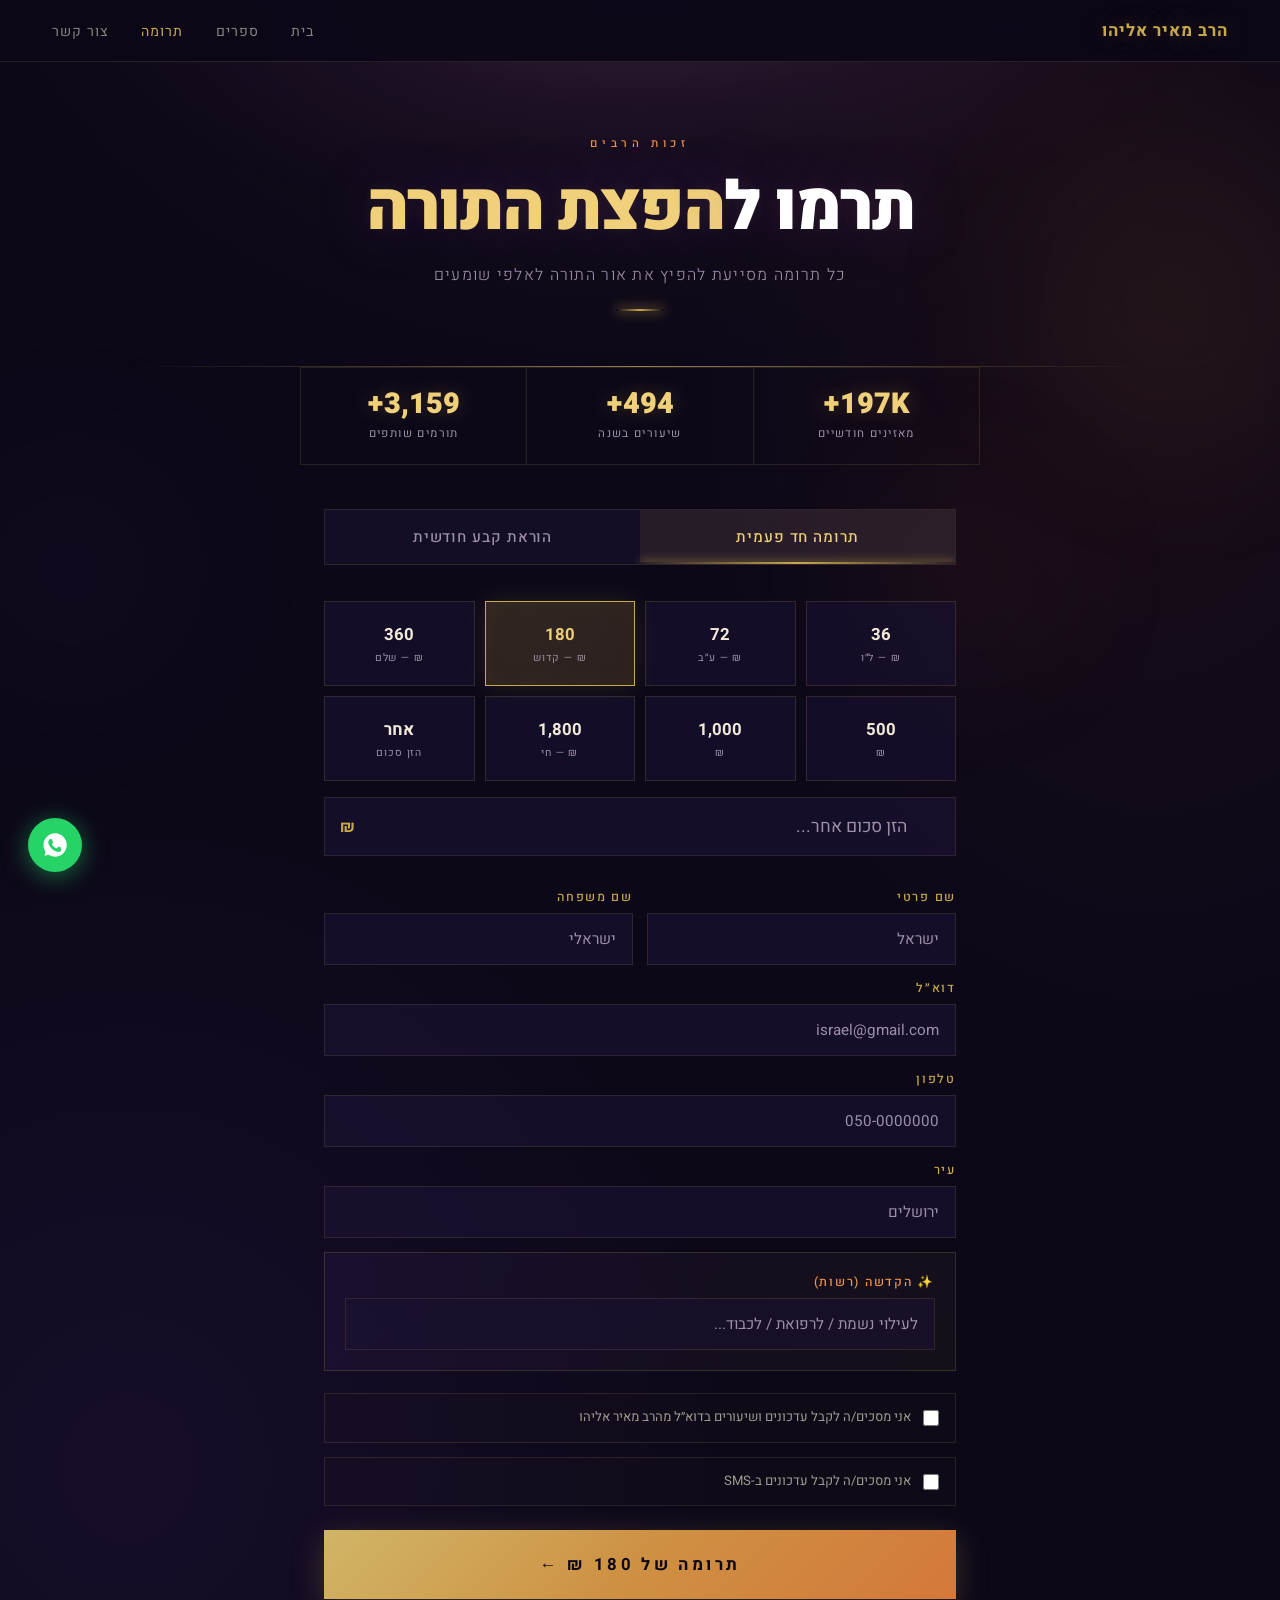
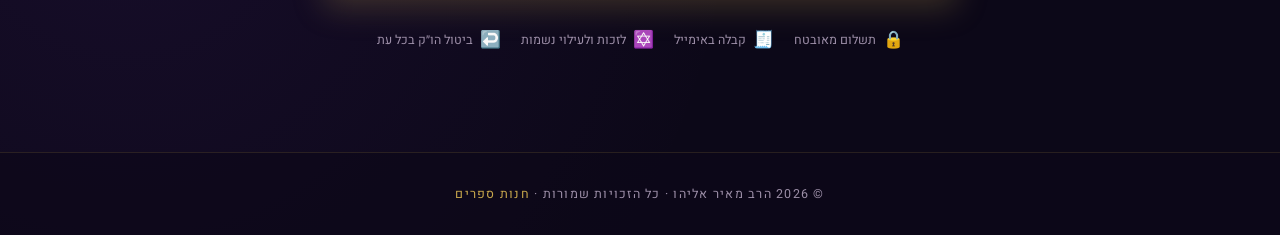
==== commit dfbb6f92: "Major update: mobile nav, lessons carousel, books promo, WhatsApp, section CTAs - Hamburger menu on " ====
--- a/donate.html
+++ b/donate.html
@@ -16,6 +16,17 @@
   <div class="donate-orb donate-orb-2"></div>
   <div class="donate-orb donate-orb-3"></div>
 
+  <!-- ── MOBILE NAV ───────────────────────────────── -->
+  <div class="page-mobile-nav" id="page-mobile-nav">
+    <a href="index.html" onclick="closePageNav()">בית</a>
+    <div class="page-mobile-nav-div"></div>
+    <a href="shop.html" onclick="closePageNav()">ספרים</a>
+    <div class="page-mobile-nav-div"></div>
+    <a href="donate.html" class="active" onclick="closePageNav()">תרומה</a>
+    <div class="page-mobile-nav-div"></div>
+    <a href="https://www.youtube.com/@ravmeireliyahu" target="_blank" onclick="closePageNav()">שיעורים</a>
+  </div>
+
   <!-- ── HEADER ─────────────────────────────────────── -->
   <header class="site-header">
     <a href="index.html" class="nav-logo">הרב מאיר אליהו</a>
@@ -25,7 +36,16 @@
       <li><a href="donate.html" class="active">תרומה</a></li>
       <li><a href="index.html#section-cta">צור קשר</a></li>
     </ul>
+    <button class="page-hamburger" id="page-ham" aria-label="תפריט" onclick="togglePageNav()">
+      <span></span><span></span><span></span>
+    </button>
   </header>
+
+  <!-- ── FLOATING WHATSAPP ──────────────────────────── -->
+  <a href="https://wa.me/972523897818" target="_blank" rel="noopener"
+     class="float-whatsapp" aria-label="WhatsApp">
+    <svg viewBox="0 0 24 24"><path d="M17.5 14.4c-.3-.1-1.7-.8-2-1-.3-.1-.5-.1-.7.1-.2.3-.8 1-.9 1.2-.2.2-.3.2-.6.1-.3-.1-1.2-.4-2.3-1.4-.8-.7-1.4-1.6-1.5-1.9-.2-.3 0-.5.1-.6l.4-.5c.1-.2.2-.3.3-.5 0-.2 0-.4-.1-.5l-.9-2.1c-.2-.5-.4-.5-.7-.5H8c-.2 0-.5.1-.7.3C7 7.8 6.3 8.5 6.3 9.9s1 2.8 1.1 3c.1.2 2 3.1 4.8 4.3 2.8 1.2 2.8.8 3.3.8s1.5-.6 1.7-1.2c.2-.6.2-1.1.1-1.2-.1-.2-.2-.2-.5-.3zm-5.5 7.6a9.9 9.9 0 0 1-5.1-1.4l-.4-.2-3.5.9.9-3.4-.2-.4A9.9 9.9 0 0 1 2.1 12c0-5.5 4.5-10 10-10s10 4.5 10 10-4.5 10-10 10z"/></svg>
+  </a>
 
   <!-- ── PAGE HERO ───────────────────────────────────── -->
   <div class="page-hero">
@@ -202,6 +222,21 @@
   </footer>
 
   <script>
+    // ── Page hamburger ─────────────────────────────
+    function togglePageNav() {
+      const ham = document.getElementById('page-ham');
+      const nav = document.getElementById('page-mobile-nav');
+      ham.classList.toggle('open');
+      nav.classList.toggle('open');
+      document.body.style.overflow = nav.classList.contains('open') ? 'hidden' : '';
+    }
+    function closePageNav() {
+      document.getElementById('page-ham').classList.remove('open');
+      document.getElementById('page-mobile-nav').classList.remove('open');
+      document.body.style.overflow = '';
+    }
+    document.addEventListener('keydown', e => { if(e.key==='Escape') closePageNav(); });
+
     let selectedAmount = 180;
     let donateType = 'onetime';
 
--- a/css/pages.css
+++ b/css/pages.css
@@ -47,6 +47,65 @@
   border-bottom: 1px solid var(--border);
   display: flex; align-items: center; justify-content: space-between;
 }
+
+/* ── HAMBURGER (pages) ──────────────────────────── */
+.page-hamburger {
+  display: none;
+  flex-direction: column; justify-content: center; gap: 5px;
+  width: 36px; height: 36px;
+  cursor: pointer; background: none; border: none; padding: 6px;
+}
+.page-hamburger span {
+  display: block; width: 22px; height: 1.5px;
+  background: var(--gold);
+  transition: transform 0.32s ease, opacity 0.22s ease;
+  transform-origin: center;
+}
+.page-hamburger.open span:nth-child(1) { transform: translateY(6.5px) rotate(45deg); }
+.page-hamburger.open span:nth-child(2) { opacity: 0; transform: scaleX(0); }
+.page-hamburger.open span:nth-child(3) { transform: translateY(-6.5px) rotate(-45deg); }
+
+.page-mobile-nav {
+  position: fixed; inset: 0; z-index: 200;
+  background: rgba(8,4,20,0.97);
+  backdrop-filter: blur(24px);
+  display: flex; flex-direction: column;
+  align-items: center; justify-content: center; gap: 40px;
+  opacity: 0; pointer-events: none;
+  transition: opacity 0.35s ease;
+}
+.page-mobile-nav.open { opacity: 1; pointer-events: all; }
+.page-mobile-nav a {
+  font-size: 1.7rem; font-weight: 700;
+  letter-spacing: 0.12em;
+  color: rgba(240,232,208,0.65); text-decoration: none;
+  transition: color 0.25s ease;
+}
+.page-mobile-nav a:hover,
+.page-mobile-nav a.active { color: var(--gold-light); }
+.page-mobile-nav-div {
+  width: 40px; height: 1px;
+  background: linear-gradient(90deg, transparent, rgba(201,168,76,0.3), transparent);
+}
+
+/* Floating WhatsApp (pages too) */
+.float-whatsapp {
+  position: fixed; bottom: 28px; left: 28px; z-index: 500;
+  width: 54px; height: 54px;
+  background: #25d366;
+  border-radius: 50%;
+  display: flex; align-items: center; justify-content: center;
+  text-decoration: none;
+  box-shadow: 0 4px 24px rgba(37,211,102,0.5);
+  animation: wa-pulse-p 3s ease-in-out infinite;
+  transition: transform 0.2s ease;
+}
+.float-whatsapp:hover { transform: scale(1.1); }
+.float-whatsapp svg { width: 28px; height: 28px; fill: #fff; }
+@keyframes wa-pulse-p {
+  0%,100% { box-shadow: 0 4px 24px rgba(37,211,102,0.5); }
+  50%      { box-shadow: 0 4px 40px rgba(37,211,102,0.75); }
+}
 .nav-logo {
   font-size: 1.05rem; font-weight: 700;
   color: var(--gold);
@@ -156,10 +215,17 @@
 
 /* ── FILTER TABS ──────────────────────────────────── */
 .filter-tabs {
-  display: flex; gap: 8px; flex-wrap: wrap;
+  display: flex; gap: 8px;
   margin-bottom: 52px;
   justify-content: center;
-}
+  flex-wrap: wrap;
+  /* mobile: horizontal scroll */
+  overflow-x: auto;
+  -webkit-overflow-scrolling: touch;
+  scrollbar-width: none;
+  padding-bottom: 4px;
+}
+.filter-tabs::-webkit-scrollbar { display: none; }
 .filter-tab {
   padding: 10px 26px;
   border: 1px solid var(--border);
@@ -191,7 +257,7 @@
   gap: 24px;
 }
 
-/* entrance animation — triggered by JS */
+/* entrance animation — JS adds .will-animate, observer adds .in-view */
 .product-card {
   background: var(--bg-card);
   border: 1px solid var(--border);
@@ -199,10 +265,13 @@
   transition: border-color 0.35s ease, transform 0.35s ease, box-shadow 0.35s ease;
   position: relative;
   overflow: hidden;
+}
+/* only hidden when JS explicitly sets will-animate */
+.product-card.will-animate {
   opacity: 0;
   transform: translateY(44px);
 }
-.product-card.in-view {
+.product-card.will-animate.in-view {
   opacity: 1;
   transform: translateY(0);
   transition: opacity 0.65s ease, transform 0.65s cubic-bezier(0.16,1,0.3,1),
@@ -340,10 +409,12 @@
   align-items: center;
   transition: border-color 0.35s ease, box-shadow 0.35s ease, transform 0.35s ease;
   position: relative; overflow: hidden;
+}
+.set-card.will-animate {
   opacity: 0;
   transform: translateY(32px);
 }
-.set-card.in-view {
+.set-card.will-animate.in-view {
   opacity: 1;
   transform: translateY(0);
   transition: opacity 0.65s ease, transform 0.65s cubic-bezier(0.16,1,0.3,1),
@@ -733,8 +804,14 @@
 @media (max-width: 768px) {
   .site-header { padding: 14px 20px; }
   .nav-links { display: none; }
+  .page-hamburger { display: flex; }
   .page-hero { padding: 100px 24px 36px; }
   .page-section { padding: 0 18px 80px; }
+
+  .filter-tab { flex-shrink: 0; white-space: nowrap; }
+
+  .float-whatsapp { left: 16px; bottom: 18px; width: 48px; height: 48px; }
+  .float-whatsapp svg { width: 24px; height: 24px; }
 
   .products-grid { grid-template-columns: 1fr 1fr; gap: 14px; }
   .product-info { padding: 14px 14px 18px; }
@@ -760,3 +837,131 @@
   .donate-impact { flex-wrap: wrap; }
   .impact-stat { min-width: 50%; border-left: none; border-bottom: 1px solid var(--border); }
 }
+
+/* ════════════════════════════════════════════════════
+   LIGHTBOX — book detail overlay
+════════════════════════════════════════════════════ */
+.lightbox {
+  position: fixed; inset: 0; z-index: 9000;
+  display: flex; align-items: center; justify-content: center;
+  opacity: 0; pointer-events: none;
+  transition: opacity 0.35s ease;
+}
+.lightbox.open {
+  opacity: 1; pointer-events: all;
+}
+.lb-backdrop {
+  position: absolute; inset: 0;
+  background: rgba(8,4,20,0.88);
+  backdrop-filter: blur(14px);
+  cursor: pointer;
+}
+.lb-panel {
+  position: relative; z-index: 1;
+  display: grid;
+  grid-template-columns: 340px 1fr;
+  gap: 0;
+  max-width: 820px; width: 90%;
+  max-height: 90vh;
+  overflow: hidden;
+  background: var(--bg-card);
+  border: 1px solid rgba(201,168,76,0.25);
+  box-shadow: 0 32px 80px rgba(0,0,0,0.7), 0 0 60px rgba(120,60,200,0.15);
+  transform: scale(0.92) translateY(20px);
+  transition: transform 0.4s cubic-bezier(0.16,1,0.3,1);
+}
+.lightbox.open .lb-panel {
+  transform: scale(1) translateY(0);
+}
+.lb-img-wrap {
+  position: relative;
+  background: linear-gradient(145deg,#120a28,#0e0820);
+  display: flex; align-items: center; justify-content: center;
+  min-height: 400px;
+  overflow: hidden;
+}
+.lb-img-wrap img {
+  width: 100%; height: 100%;
+  object-fit: cover;
+  transition: transform 0.6s ease;
+}
+.lightbox.open .lb-img-wrap img {
+  transform: scale(1.03);
+}
+/* golden shimmer overlay on image */
+.lb-img-wrap::after {
+  content: '';
+  position: absolute; inset: 0;
+  background: linear-gradient(160deg, rgba(201,168,76,0.08) 0%, transparent 50%);
+  pointer-events: none;
+}
+.lb-info {
+  padding: 44px 40px;
+  display: flex; flex-direction: column; gap: 14px;
+  overflow-y: auto;
+}
+.lb-series {
+  font-size: 0.7rem; font-weight: 500;
+  letter-spacing: 0.32em; color: var(--amber-light);
+  text-transform: uppercase;
+}
+.lb-title {
+  font-size: 1.6rem; font-weight: 900;
+  color: #fff; line-height: 1.25;
+}
+.lb-desc {
+  font-size: 0.9rem; font-weight: 300;
+  color: var(--text-muted); line-height: 1.75;
+  flex: 1;
+}
+.lb-price {
+  font-size: 2rem; font-weight: 900;
+  color: var(--gold-light);
+}
+.lb-price .currency { font-size: 1rem; color: var(--gold); }
+.lb-buy {
+  padding: 16px 32px;
+  background: linear-gradient(135deg, var(--gold), var(--amber));
+  border: none; color: #0c0818;
+  font-family: var(--font); font-size: 1rem; font-weight: 700;
+  letter-spacing: 0.18em; cursor: pointer;
+  transition: opacity 0.25s ease, transform 0.25s ease;
+}
+.lb-buy:hover { opacity: 0.88; transform: translateY(-2px); }
+.lb-close {
+  position: absolute; top: 16px; left: 16px;
+  width: 36px; height: 36px;
+  background: rgba(255,255,255,0.06);
+  border: 1px solid rgba(255,255,255,0.12);
+  color: rgba(255,255,255,0.6);
+  font-size: 1rem; cursor: pointer;
+  display: flex; align-items: center; justify-content: center;
+  transition: background 0.2s ease, color 0.2s ease;
+  z-index: 2;
+}
+.lb-close:hover { background: rgba(201,168,76,0.15); color: var(--gold-light); }
+
+/* 3D tilt cursor — applied via JS */
+.product-card { transform-style: preserve-3d; }
+
+/* Mobile lightbox */
+@media (max-width: 700px) {
+  .lb-panel { grid-template-columns: 1fr; max-height: 92vh; }
+  .lb-img-wrap { min-height: 240px; max-height: 280px; }
+  .lb-info { padding: 28px 24px; }
+}
+
+/* ──────────────────────────────────────────────────
+   BOOK GRID — allow user to paste their own image
+   via data-img-src (inline override)
+────────────────────────────────────────────────── */
+.product-img-wrap .img-missing {
+  width: 100%; height: 100%;
+  display: flex; flex-direction: column;
+  align-items: center; justify-content: center; gap: 12px;
+  background: linear-gradient(145deg, #1a1035, #0e0a22);
+  color: rgba(201,168,76,0.4);
+  font-size: 0.78rem; letter-spacing: 0.1em; text-align: center;
+  padding: 20px;
+}
+.product-img-wrap .img-missing span { font-size: 2.5rem; opacity: 0.35; }
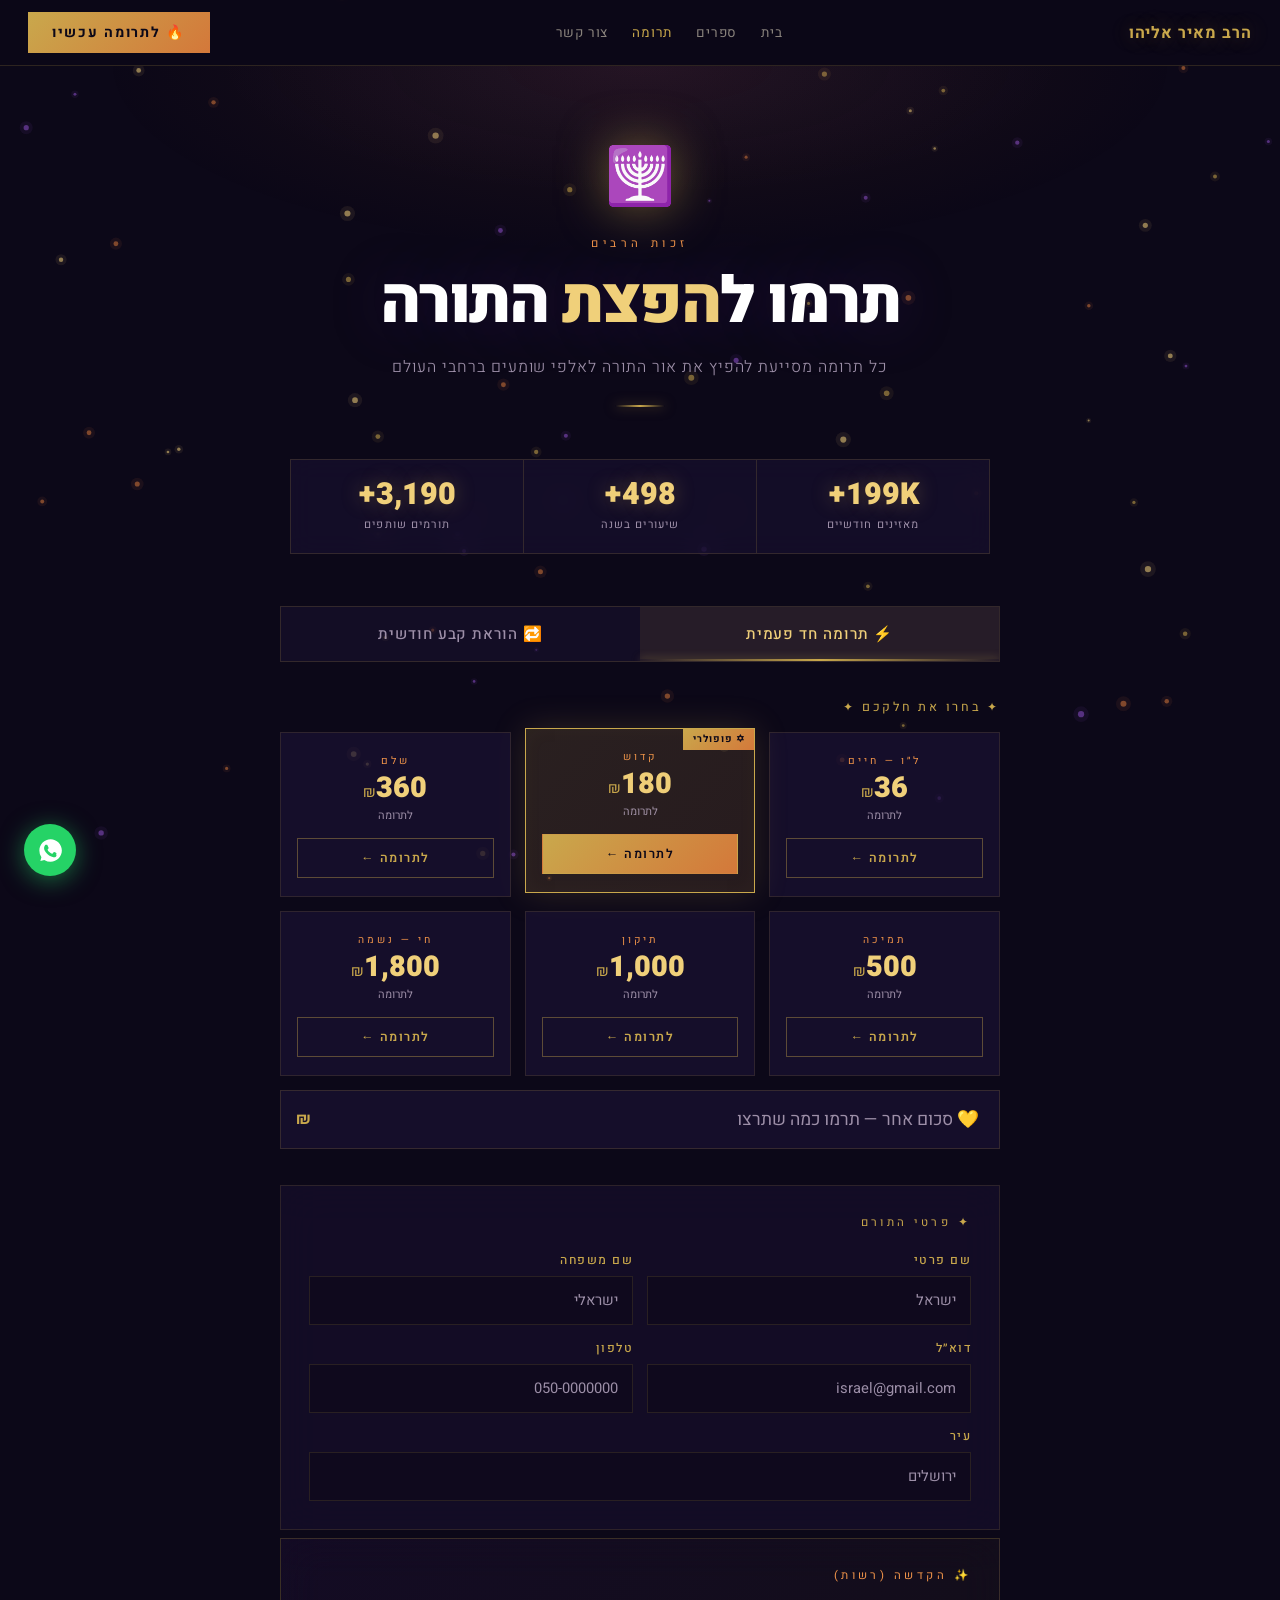
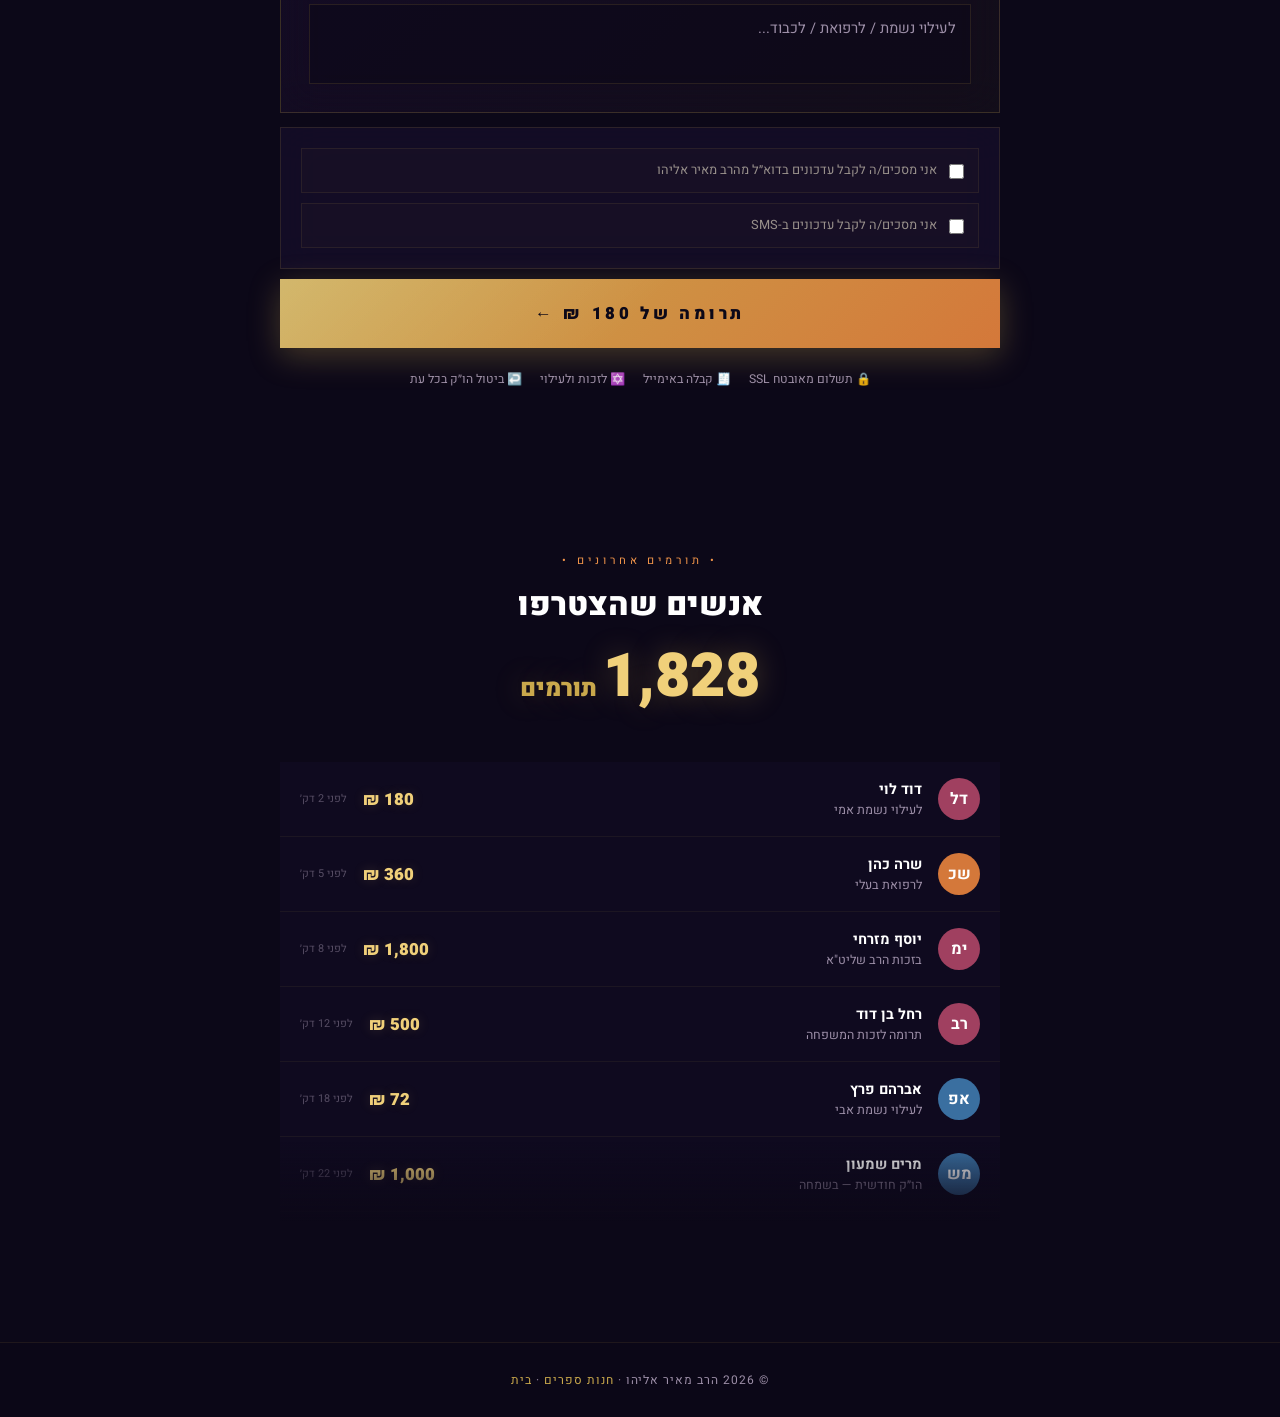
==== commit 6f2f48e2: "Donate: premium rebuild — canvas particles, 3D cards, live donors feed - Full canvas particle system" ====
--- a/donate.html
+++ b/donate.html
@@ -1,358 +1,1090 @@
 <!DOCTYPE html>
 <html lang="he" dir="rtl">
 <head>
-  <meta charset="UTF-8" />
-  <meta name="viewport" content="width=device-width, initial-scale=1.0" />
+  <meta charset="UTF-8"/>
+  <meta name="viewport" content="width=device-width, initial-scale=1.0"/>
   <title>תרומה — הרב מאיר אליהו</title>
-  <link rel="preconnect" href="https://fonts.googleapis.com" />
-  <link rel="preconnect" href="https://fonts.gstatic.com" crossorigin />
-  <link href="https://fonts.googleapis.com/css2?family=Heebo:wght@300;400;500;700;900&display=swap" rel="stylesheet" />
-  <link rel="stylesheet" href="css/pages.css" />
+  <link rel="preconnect" href="https://fonts.googleapis.com"/>
+  <link rel="preconnect" href="https://fonts.gstatic.com" crossorigin/>
+  <link href="https://fonts.googleapis.com/css2?family=Heebo:wght@300;400;500;700;900&display=swap" rel="stylesheet"/>
+  <style>
+    *, *::before, *::after { box-sizing: border-box; margin: 0; padding: 0; }
+
+    :root {
+      --gold:       #c9a84c;
+      --gold-light: #f0d07a;
+      --amber:      #d4783a;
+      --amber-light:#f0944a;
+      --bg:         #0c0818;
+      --bg-card:    #1a1232;
+      --border:     rgba(201,168,76,0.18);
+      --text:       #f2ead8;
+      --muted:      #9d8fa8;
+      --font:       'Heebo', sans-serif;
+      --purple:     #7b3fa0;
+    }
+
+    html { scroll-behavior: smooth; }
+
+    body {
+      font-family: var(--font);
+      background: var(--bg);
+      color: var(--text);
+      direction: rtl;
+      overflow-x: hidden;
+      min-height: 100vh;
+    }
+
+    /* ══ CANVAS BACKGROUND ═══════════════════════════ */
+    #particle-canvas {
+      position: fixed;
+      inset: 0; z-index: 0;
+      pointer-events: none;
+    }
+
+    /* ══ STICKY DONATE CTA BAR ═══════════════════════ */
+    .sticky-bar {
+      position: fixed; top: 0; left: 0; right: 0; z-index: 100;
+      display: flex; align-items: center; justify-content: space-between;
+      padding: 12px 28px;
+      background: rgba(12,8,24,0.95);
+      backdrop-filter: blur(16px);
+      border-bottom: 1px solid var(--border);
+    }
+    .sticky-logo {
+      font-size: 1rem; font-weight: 700;
+      color: var(--gold);
+      text-decoration: none;
+      letter-spacing: 0.06em;
+      text-shadow: 0 0 20px rgba(201,168,76,0.4);
+    }
+    .sticky-nav { display: flex; align-items: center; gap: 24px; }
+    .sticky-nav a {
+      color: rgba(240,232,208,0.55);
+      text-decoration: none;
+      font-size: 0.84rem;
+      letter-spacing: 0.06em;
+      transition: color 0.2s;
+    }
+    .sticky-nav a:hover { color: var(--gold-light); }
+    .sticky-nav a.active { color: var(--gold); }
+    .sticky-cta {
+      display: inline-flex; align-items: center; gap: 8px;
+      padding: 10px 24px;
+      background: linear-gradient(135deg, var(--gold), var(--amber));
+      color: #0c0818;
+      font-family: var(--font); font-size: 0.88rem; font-weight: 700;
+      letter-spacing: 0.12em; border: none; cursor: pointer;
+      transition: opacity 0.2s, transform 0.2s;
+      text-decoration: none;
+    }
+    .sticky-cta:hover { opacity: 0.88; transform: translateY(-1px); }
+
+    /* mobile hamburger */
+    .sticky-ham {
+      display: none; flex-direction: column; gap: 5px;
+      background: none; border: none; cursor: pointer; padding: 4px;
+    }
+    .sticky-ham span {
+      display: block; width: 22px; height: 1.5px;
+      background: var(--gold);
+      transition: transform 0.3s ease, opacity 0.2s ease;
+    }
+    .sticky-ham.open span:nth-child(1) { transform: translateY(6.5px) rotate(45deg); }
+    .sticky-ham.open span:nth-child(2) { opacity: 0; }
+    .sticky-ham.open span:nth-child(3) { transform: translateY(-6.5px) rotate(-45deg); }
+
+    .mob-overlay {
+      position: fixed; inset: 0; z-index: 90;
+      background: rgba(8,4,20,0.97);
+      backdrop-filter: blur(24px);
+      display: flex; flex-direction: column;
+      align-items: center; justify-content: center; gap: 40px;
+      opacity: 0; pointer-events: none;
+      transition: opacity 0.35s ease;
+    }
+    .mob-overlay.open { opacity: 1; pointer-events: all; }
+    .mob-overlay a {
+      font-size: 1.8rem; font-weight: 700; letter-spacing: 0.1em;
+      color: rgba(240,232,208,0.65); text-decoration: none;
+      transition: color 0.25s ease;
+    }
+    .mob-overlay a:hover { color: var(--gold-light); }
+
+    /* ══ MAIN WRAPPER ════════════════════════════════ */
+    .main-wrap {
+      position: relative; z-index: 1;
+      padding-top: 64px;
+    }
+
+    /* ══ HERO ════════════════════════════════════════ */
+    .donate-hero {
+      text-align: center;
+      padding: 72px 24px 52px;
+      position: relative;
+    }
+    .donate-hero::before {
+      content: '';
+      position: absolute; inset: 0;
+      background:
+        radial-gradient(ellipse 70% 80% at 50% 0%, rgba(180,100,20,0.1) 0%, transparent 60%),
+        radial-gradient(ellipse 60% 60% at 50% 0%, rgba(120,60,200,0.08) 0%, transparent 55%);
+      pointer-events: none;
+    }
+
+    /* 3D rotating menorah/star SVG */
+    .hero-3d-icon {
+      display: inline-block;
+      font-size: 3.5rem;
+      margin-bottom: 16px;
+      animation: spin3d 8s ease-in-out infinite;
+      filter: drop-shadow(0 0 24px rgba(201,168,76,0.5));
+      transform-style: preserve-3d;
+    }
+    @keyframes spin3d {
+      0%   { transform: rotateY(0deg) scale(1); }
+      25%  { transform: rotateY(15deg) scale(1.05); }
+      50%  { transform: rotateY(0deg) scale(1); }
+      75%  { transform: rotateY(-15deg) scale(1.05); }
+      100% { transform: rotateY(0deg) scale(1); }
+    }
+
+    .hero-eyebrow {
+      font-size: 0.72rem; letter-spacing: 0.4em;
+      color: var(--amber-light); text-transform: uppercase; margin-bottom: 14px;
+    }
+    .hero-title {
+      font-size: clamp(2.2rem, 6vw, 4rem);
+      font-weight: 900; letter-spacing: -0.03em; color: #fff;
+      line-height: 1.15;
+      text-shadow: 0 0 60px rgba(120,60,200,0.25);
+      margin-bottom: 14px;
+    }
+    .hero-title span { color: var(--gold-light); }
+    .hero-sub {
+      font-size: 1rem; font-weight: 300; color: var(--muted);
+      letter-spacing: 0.06em; max-width: 520px; margin: 0 auto;
+      line-height: 1.7;
+    }
+    .hero-divider {
+      width: 50px; height: 2px;
+      background: linear-gradient(90deg, transparent, var(--gold), transparent);
+      margin: 24px auto 0;
+      box-shadow: 0 0 12px rgba(201,168,76,0.5);
+    }
+
+    /* ══ IMPACT COUNTER BAR ══════════════════════════ */
+    .impact-bar {
+      display: flex; justify-content: center;
+      max-width: 700px; margin: 0 auto 52px;
+      border: 1px solid var(--border);
+      background: rgba(26,18,50,0.6);
+      backdrop-filter: blur(12px);
+    }
+    .impact-cell {
+      flex: 1; text-align: center; padding: 20px 12px;
+      border-left: 1px solid var(--border);
+      position: relative;
+    }
+    .impact-cell:last-child { border-left: none; }
+    .impact-num {
+      display: block;
+      font-size: 1.9rem; font-weight: 900; line-height: 1;
+      color: var(--gold-light);
+      text-shadow: 0 0 20px rgba(201,168,76,0.35);
+    }
+    .impact-lbl {
+      display: block; font-size: 0.7rem; color: var(--muted);
+      letter-spacing: 0.1em; margin-top: 6px;
+    }
+
+    /* ══ TOGGLE ══════════════════════════════════════ */
+    .section-wrap {
+      max-width: 760px; margin: 0 auto; padding: 0 20px 100px;
+    }
+    .toggle-row {
+      display: flex;
+      border: 1px solid var(--border);
+      background: rgba(26,18,50,0.5);
+      margin-bottom: 36px;
+      overflow: hidden;
+    }
+    .toggle-btn {
+      flex: 1; padding: 16px;
+      background: transparent; border: none;
+      color: var(--muted);
+      font-family: var(--font); font-size: 0.95rem; font-weight: 500;
+      letter-spacing: 0.06em; cursor: pointer;
+      transition: all 0.28s ease; position: relative;
+    }
+    .toggle-btn.active { background: rgba(201,168,76,0.1); color: var(--gold-light); }
+    .toggle-btn.active::after {
+      content: '';
+      position: absolute; bottom: 0; left: 0; right: 0; height: 2px;
+      background: linear-gradient(90deg, transparent, var(--gold), transparent);
+      box-shadow: 0 0 8px rgba(201,168,76,0.6);
+    }
+
+    /* ══ AMOUNT CARDS GRID ═══════════════════════════ */
+    .amounts-section { margin-bottom: 8px; }
+    .amounts-label {
+      font-size: 0.78rem; color: var(--gold); letter-spacing: 0.22em;
+      text-transform: uppercase; margin-bottom: 16px; display: block;
+    }
+    .amounts-grid {
+      display: grid;
+      grid-template-columns: repeat(3, 1fr);
+      gap: 14px;
+      margin-bottom: 14px;
+    }
+
+    .amount-card {
+      position: relative;
+      background: rgba(26,18,50,0.7);
+      border: 1px solid rgba(201,168,76,0.14);
+      padding: 20px 16px 18px;
+      text-align: center;
+      cursor: pointer;
+      transition: border-color 0.3s, box-shadow 0.3s, transform 0.3s;
+      transform-style: preserve-3d;
+      overflow: hidden;
+    }
+    .amount-card::before {
+      content: '';
+      position: absolute; inset: 0;
+      background: linear-gradient(135deg, rgba(201,168,76,0.06), rgba(212,120,58,0.04));
+      opacity: 0; transition: opacity 0.3s;
+    }
+    .amount-card:hover { border-color: rgba(201,168,76,0.5); transform: translateY(-4px); }
+    .amount-card:hover::before { opacity: 1; }
+    .amount-card.selected {
+      border-color: var(--gold);
+      background: rgba(201,168,76,0.1);
+      box-shadow: 0 0 32px rgba(201,168,76,0.18), inset 0 0 20px rgba(201,168,76,0.04);
+      transform: translateY(-4px);
+    }
+    .amount-card.selected::before { opacity: 1; }
+
+    /* popular badge */
+    .card-badge {
+      position: absolute; top: -1px; right: -1px;
+      padding: 4px 10px;
+      background: linear-gradient(135deg, var(--gold), var(--amber));
+      color: #0c0818;
+      font-size: 0.62rem; font-weight: 700; letter-spacing: 0.1em;
+    }
+
+    .card-label {
+      font-size: 0.65rem; letter-spacing: 0.28em; color: var(--amber-light);
+      text-transform: uppercase; margin-bottom: 6px;
+    }
+    .card-price {
+      font-size: 1.8rem; font-weight: 900; line-height: 1;
+      color: var(--gold-light);
+    }
+    .card-price .curr { font-size: 0.95rem; font-weight: 400; color: var(--gold); }
+    .card-sub {
+      font-size: 0.7rem; color: var(--muted); margin-top: 4px; margin-bottom: 14px;
+    }
+    .card-donate-btn {
+      width: 100%;
+      padding: 10px 0;
+      background: transparent;
+      border: 1px solid rgba(201,168,76,0.4);
+      color: var(--gold);
+      font-family: var(--font); font-size: 0.78rem; font-weight: 600;
+      letter-spacing: 0.12em; cursor: pointer;
+      position: relative; overflow: hidden;
+      transition: color 0.28s ease;
+    }
+    .card-donate-btn::before {
+      content: '';
+      position: absolute; inset: 0;
+      background: linear-gradient(135deg, var(--gold), var(--amber));
+      transform: translateX(101%);
+      transition: transform 0.32s cubic-bezier(0.16,1,0.3,1);
+    }
+    .card-donate-btn:hover::before { transform: translateX(0); }
+    .card-donate-btn:hover { color: #0c0818; border-color: var(--gold); }
+    .card-donate-btn span { position: relative; z-index: 1; }
+    .amount-card.selected .card-donate-btn {
+      background: linear-gradient(135deg, var(--gold), var(--amber));
+      color: #0c0818; border-color: transparent;
+    }
+    .amount-card.selected .card-donate-btn::before { display: none; }
+
+    /* ══ CUSTOM AMOUNT ═══════════════════════════════ */
+    .custom-row {
+      position: relative; margin-bottom: 36px;
+    }
+    .custom-row input {
+      width: 100%;
+      padding: 16px 20px 16px 50px;
+      background: rgba(26,18,50,0.7);
+      border: 1px solid var(--border);
+      color: var(--text);
+      font-family: var(--font); font-size: 1.1rem;
+      direction: rtl; outline: none;
+      transition: border-color 0.28s, box-shadow 0.28s;
+    }
+    .custom-row input:focus {
+      border-color: rgba(201,168,76,0.6);
+      box-shadow: 0 0 0 3px rgba(201,168,76,0.07);
+    }
+    .custom-row input::placeholder { color: var(--muted); }
+    .custom-row .sym {
+      position: absolute; left: 16px; top: 50%;
+      transform: translateY(-50%);
+      color: var(--gold); font-weight: 700; pointer-events: none;
+    }
+
+    /* ══ RECURRING NOTE ══════════════════════════════ */
+    .recurring-note {
+      display: none;
+      padding: 14px 18px;
+      border: 1px solid rgba(212,120,58,0.28);
+      background: linear-gradient(135deg, rgba(212,120,58,0.07), rgba(201,168,76,0.04));
+      font-size: 0.88rem; color: rgba(240,232,208,0.7);
+      line-height: 1.65; margin-bottom: 28px;
+    }
+
+    /* ══ FORM GLASSMORPHISM ═══════════════════════════ */
+    .form-glass {
+      background: rgba(26,18,50,0.55);
+      border: 1px solid rgba(201,168,76,0.14);
+      backdrop-filter: blur(20px);
+      padding: 28px;
+      margin-bottom: 8px;
+      transition: border-color 0.3s;
+    }
+    .form-glass:hover { border-color: rgba(201,168,76,0.25); }
+    .form-title {
+      font-size: 0.72rem; letter-spacing: 0.3em; color: var(--gold);
+      text-transform: uppercase; margin-bottom: 20px;
+    }
+    .form-row { display: grid; grid-template-columns: 1fr 1fr; gap: 14px; }
+    .field { display: flex; flex-direction: column; gap: 7px; }
+    .field label {
+      font-size: 0.76rem; font-weight: 500;
+      letter-spacing: 0.12em; color: var(--gold);
+    }
+    .field input, .field textarea {
+      padding: 13px 14px;
+      background: rgba(12,8,24,0.6);
+      border: 1px solid rgba(201,168,76,0.14);
+      color: var(--text);
+      font-family: var(--font); font-size: 0.92rem;
+      direction: rtl; outline: none;
+      transition: border-color 0.25s, box-shadow 0.25s;
+    }
+    .field input:focus, .field textarea:focus {
+      border-color: rgba(201,168,76,0.55);
+      box-shadow: 0 0 0 3px rgba(201,168,76,0.05);
+    }
+    .field input::placeholder, .field textarea::placeholder { color: var(--muted); }
+    .field textarea { resize: none; height: 80px; }
+
+    .dedication-glass {
+      background: linear-gradient(135deg, rgba(120,60,200,0.07), rgba(201,168,76,0.04));
+      border-color: rgba(201,168,76,0.22) !important;
+    }
+    .dedication-glass .form-title { color: var(--amber-light); }
+
+    .consent {
+      display: flex; align-items: flex-start; gap: 12px;
+      padding: 12px 14px;
+      border: 1px solid rgba(201,168,76,0.1);
+      background: rgba(201,168,76,0.02);
+      cursor: pointer;
+      transition: border-color 0.2s;
+    }
+    .consent:hover { border-color: rgba(201,168,76,0.28); }
+    .consent input { width: 15px; height: 15px; margin-top: 3px; accent-color: var(--gold); flex-shrink: 0; }
+    .consent span { font-size: 0.8rem; color: rgba(240,232,208,0.6); line-height: 1.5; }
+
+    /* ══ DONATE BUTTON ═══════════════════════════════ */
+    .donate-btn-wrap { margin-top: 10px; position: relative; }
+    .btn-donate-main {
+      width: 100%;
+      padding: 22px;
+      background: linear-gradient(135deg, #c9a84c 0%, #d4783a 100%);
+      border: none; color: #0c0818;
+      font-family: var(--font); font-size: 1.05rem; font-weight: 900;
+      letter-spacing: 0.22em; cursor: pointer;
+      position: relative; overflow: hidden;
+      transition: transform 0.25s, box-shadow 0.25s;
+      box-shadow: 0 8px 32px rgba(201,168,76,0.3);
+    }
+    .btn-donate-main:hover {
+      transform: translateY(-2px);
+      box-shadow: 0 16px 48px rgba(201,168,76,0.45);
+    }
+    .btn-donate-main:active { transform: scale(0.99); }
+    .btn-donate-main::before {
+      content: '';
+      position: absolute; inset: 0;
+      background: linear-gradient(135deg, rgba(255,255,255,0.18) 0%, transparent 50%);
+      pointer-events: none;
+    }
+    .btn-text { position: relative; z-index: 1; }
+    /* ripple */
+    .ripple-el {
+      position: absolute;
+      border-radius: 50%;
+      transform: scale(0);
+      animation: ripple-anim 0.6s linear;
+      background: rgba(255,255,255,0.2);
+      pointer-events: none;
+    }
+    @keyframes ripple-anim {
+      to { transform: scale(4); opacity: 0; }
+    }
+    /* pulse glow */
+    @keyframes btn-glow {
+      0%,100% { box-shadow: 0 8px 32px rgba(201,168,76,0.3); }
+      50%      { box-shadow: 0 8px 52px rgba(201,168,76,0.55); }
+    }
+    .btn-donate-main { animation: btn-glow 2.8s ease-in-out infinite; }
+
+    /* ══ TRUST ROW ═══════════════════════════════════ */
+    .trust-row {
+      display: flex; justify-content: center; gap: 18px;
+      margin-top: 22px; flex-wrap: wrap;
+    }
+    .trust-item {
+      display: flex; align-items: center; gap: 6px;
+      font-size: 0.76rem; color: var(--muted);
+    }
+
+    /* ══ LIVE DONORS FEED ════════════════════════════ */
+    .donors-section {
+      max-width: 760px; margin: 64px auto 0; padding: 0 20px 120px;
+    }
+    .donors-eyebrow {
+      text-align: center; display: block;
+      font-size: 0.7rem; letter-spacing: 0.35em; color: var(--amber-light);
+      text-transform: uppercase; margin-bottom: 12px;
+    }
+    .donors-title {
+      text-align: center;
+      font-size: clamp(1.4rem, 3.5vw, 2rem);
+      font-weight: 900; color: #fff; margin-bottom: 4px;
+    }
+    .donors-count-live {
+      text-align: center;
+      font-size: clamp(2.4rem, 6vw, 3.8rem);
+      font-weight: 900; color: var(--gold-light);
+      text-shadow: 0 0 30px rgba(201,168,76,0.3);
+      display: block; margin-bottom: 40px;
+    }
+    .donors-count-live span { font-size: 1.5rem; color: var(--gold); }
+
+    .donors-feed {
+      display: flex; flex-direction: column; gap: 0;
+      position: relative;
+      max-height: 460px; overflow: hidden;
+    }
+    .donors-feed::after {
+      content: '';
+      position: absolute; bottom: 0; left: 0; right: 0; height: 80px;
+      background: linear-gradient(to top, var(--bg), transparent);
+      pointer-events: none;
+    }
+
+    .donor-row {
+      display: flex; align-items: center; gap: 16px;
+      padding: 16px 20px;
+      border-bottom: 1px solid rgba(201,168,76,0.07);
+      animation: donor-enter 0.5s cubic-bezier(0.16,1,0.3,1) both;
+      background: rgba(26,18,50,0.3);
+      transition: background 0.25s;
+    }
+    .donor-row:hover { background: rgba(201,168,76,0.04); }
+    @keyframes donor-enter {
+      from { opacity: 0; transform: translateY(-16px); }
+      to   { opacity: 1; transform: translateY(0); }
+    }
+    .donor-avatar {
+      width: 42px; height: 42px; border-radius: 50%;
+      background: linear-gradient(135deg, var(--purple), var(--amber));
+      display: flex; align-items: center; justify-content: center;
+      font-size: 1rem; font-weight: 700; color: #fff;
+      flex-shrink: 0;
+    }
+    .donor-info { flex: 1; min-width: 0; }
+    .donor-name { font-size: 0.9rem; font-weight: 700; color: #fff; }
+    .donor-msg  { font-size: 0.78rem; color: var(--muted); margin-top: 2px; line-height: 1.4; white-space: nowrap; overflow: hidden; text-overflow: ellipsis; }
+    .donor-amount {
+      font-size: 1.05rem; font-weight: 900;
+      color: var(--gold-light); flex-shrink: 0;
+      text-shadow: 0 0 12px rgba(201,168,76,0.2);
+    }
+    .donor-time { font-size: 0.68rem; color: rgba(157,143,168,0.5); flex-shrink: 0; }
+
+    /* ══ FLOATING WHATSAPP ═══════════════════════════ */
+    .float-wa {
+      position: fixed; bottom: 24px; left: 24px; z-index: 500;
+      width: 52px; height: 52px; border-radius: 50%;
+      background: #25d366;
+      display: flex; align-items: center; justify-content: center;
+      text-decoration: none;
+      box-shadow: 0 4px 24px rgba(37,211,102,0.5);
+      animation: wa-p 3s ease-in-out infinite;
+      transition: transform 0.2s;
+    }
+    .float-wa:hover { transform: scale(1.1); }
+    .float-wa svg { width: 27px; height: 27px; fill: #fff; }
+    @keyframes wa-p {
+      0%,100% { box-shadow: 0 4px 24px rgba(37,211,102,0.5); }
+      50%      { box-shadow: 0 4px 40px rgba(37,211,102,0.75); }
+    }
+
+    /* ══ FOOTER ══════════════════════════════════════ */
+    .donate-footer {
+      border-top: 1px solid rgba(201,168,76,0.1);
+      padding: 28px 20px;
+      text-align: center;
+      background: rgba(12,8,24,0.7);
+      position: relative; z-index: 1;
+    }
+    .donate-footer p { font-size: 0.75rem; color: var(--muted); letter-spacing: 0.08em; }
+    .donate-footer a { color: var(--gold); text-decoration: none; }
+
+    /* ══ MOBILE ══════════════════════════════════════ */
+    @media (max-width: 700px) {
+      .sticky-nav { display: none; }
+      .sticky-ham { display: flex; }
+      .sticky-cta { padding: 9px 16px; font-size: 0.8rem; letter-spacing: 0.08em; }
+
+      .donate-hero { padding: 56px 20px 40px; }
+      .hero-title { font-size: clamp(1.8rem, 8vw, 2.8rem); }
+
+      .impact-bar { flex-wrap: wrap; margin: 0 20px 40px; }
+      .impact-cell { min-width: 45%; border-bottom: 1px solid var(--border); }
+      .impact-num { font-size: 1.5rem; }
+
+      .amounts-grid { grid-template-columns: repeat(2,1fr); gap: 10px; }
+      .card-price { font-size: 1.5rem; }
+
+      .form-row { grid-template-columns: 1fr; }
+      .form-glass { padding: 20px 18px; }
+
+      .trust-row { gap: 10px; }
+      .donors-section { margin-top: 40px; }
+
+      .float-wa { left: 14px; bottom: 16px; width: 46px; height: 46px; }
+    }
+    @media (max-width: 400px) {
+      .amounts-grid { grid-template-columns: repeat(2,1fr); }
+    }
+  </style>
 </head>
-<body class="donate-page">
-
-  <!-- background orbs -->
-  <div class="donate-orb donate-orb-1"></div>
-  <div class="donate-orb donate-orb-2"></div>
-  <div class="donate-orb donate-orb-3"></div>
-
-  <!-- ── MOBILE NAV ───────────────────────────────── -->
-  <div class="page-mobile-nav" id="page-mobile-nav">
-    <a href="index.html" onclick="closePageNav()">בית</a>
-    <div class="page-mobile-nav-div"></div>
-    <a href="shop.html" onclick="closePageNav()">ספרים</a>
-    <div class="page-mobile-nav-div"></div>
-    <a href="donate.html" class="active" onclick="closePageNav()">תרומה</a>
-    <div class="page-mobile-nav-div"></div>
-    <a href="https://www.youtube.com/@ravmeireliyahu" target="_blank" onclick="closePageNav()">שיעורים</a>
+<body>
+
+  <!-- ══ CANVAS PARTICLES ══════════════════════════ -->
+  <canvas id="particle-canvas"></canvas>
+
+  <!-- ══ MOBILE NAV ════════════════════════════════ -->
+  <div class="mob-overlay" id="mob-nav">
+    <a href="index.html" onclick="closeMob()">בית</a>
+    <a href="shop.html" onclick="closeMob()">ספרים</a>
+    <a href="donate.html" onclick="closeMob()">תרומה</a>
+    <a href="https://www.youtube.com/@ravmeireliyahu" target="_blank" onclick="closeMob()">שיעורים</a>
   </div>
 
-  <!-- ── HEADER ─────────────────────────────────────── -->
-  <header class="site-header">
-    <a href="index.html" class="nav-logo">הרב מאיר אליהו</a>
-    <ul class="nav-links">
-      <li><a href="index.html">בית</a></li>
-      <li><a href="shop.html">ספרים</a></li>
-      <li><a href="donate.html" class="active">תרומה</a></li>
-      <li><a href="index.html#section-cta">צור קשר</a></li>
-    </ul>
-    <button class="page-hamburger" id="page-ham" aria-label="תפריט" onclick="togglePageNav()">
-      <span></span><span></span><span></span>
-    </button>
+  <!-- ══ STICKY BAR ════════════════════════════════ -->
+  <header class="sticky-bar">
+    <a href="index.html" class="sticky-logo">הרב מאיר אליהו</a>
+    <nav class="sticky-nav">
+      <a href="index.html">בית</a>
+      <a href="shop.html">ספרים</a>
+      <a href="donate.html" class="active">תרומה</a>
+      <a href="index.html#section-cta">צור קשר</a>
+    </nav>
+    <div style="display:flex;align-items:center;gap:12px;">
+      <a href="#donate-form" class="sticky-cta">🔥 לתרומה עכשיו</a>
+      <button class="sticky-ham" id="mob-btn" onclick="toggleMob()">
+        <span></span><span></span><span></span>
+      </button>
+    </div>
   </header>
 
-  <!-- ── FLOATING WHATSAPP ──────────────────────────── -->
-  <a href="https://wa.me/972523897818" target="_blank" rel="noopener"
-     class="float-whatsapp" aria-label="WhatsApp">
+  <!-- ══ MAIN ══════════════════════════════════════ -->
+  <div class="main-wrap">
+
+    <!-- HERO -->
+    <section class="donate-hero" id="donate-hero">
+      <div class="hero-3d-icon" id="hero3d">🕎</div>
+      <p class="hero-eyebrow">זכות הרבים</p>
+      <h1 class="hero-title">תרמו ל<span>הפצת</span> התורה</h1>
+      <p class="hero-sub">כל תרומה מסייעת להפיץ את אור התורה לאלפי שומעים ברחבי העולם</p>
+      <div class="hero-divider"></div>
+    </section>
+
+    <!-- IMPACT BAR -->
+    <div class="impact-bar" id="impact-bar" style="position:relative;z-index:1;max-width:700px;margin:0 auto 52px;">
+      <div class="impact-cell">
+        <span class="impact-num" data-target="200000" data-suffix="K+">0</span>
+        <span class="impact-lbl">מאזינים חודשיים</span>
+      </div>
+      <div class="impact-cell">
+        <span class="impact-num" data-target="500" data-suffix="+">0</span>
+        <span class="impact-lbl">שיעורים בשנה</span>
+      </div>
+      <div class="impact-cell">
+        <span class="impact-num" data-target="3200" data-suffix="+">0</span>
+        <span class="impact-lbl">תורמים שותפים</span>
+      </div>
+    </div>
+
+    <!-- FORM SECTION -->
+    <section class="section-wrap" id="donate-form">
+
+      <!-- toggle -->
+      <div class="toggle-row">
+        <button class="toggle-btn active" id="btn-onetime" onclick="setType('onetime')">⚡ תרומה חד פעמית</button>
+        <button class="toggle-btn" id="btn-recur" onclick="setType('recurring')">🔁 הוראת קבע חודשית</button>
+      </div>
+
+      <!-- recurring note -->
+      <div class="recurring-note" id="recur-note">
+        💛 <strong style="color:var(--gold-light);">הוראת קבע</strong> — תרומה חודשית קבועה. ניתן לבטל בכל עת.
+      </div>
+
+      <!-- amount cards -->
+      <div class="amounts-section">
+        <span class="amounts-label">✦ בחרו את חלקכם ✦</span>
+        <div class="amounts-grid" id="amounts-grid">
+
+          <div class="amount-card" data-amount="36" onclick="pickCard(this)">
+            <div class="card-label">ל״ו — חיים</div>
+            <div class="card-price"><span class="curr">₪</span>36</div>
+            <div class="card-sub" id="sub-36">לתרומה</div>
+            <button class="card-donate-btn" onclick="event.stopPropagation();pickCard(this.closest('.amount-card'));scrollForm()"><span>לתרומה ←</span></button>
+          </div>
+
+          <div class="amount-card selected" data-amount="180" onclick="pickCard(this)">
+            <div class="card-badge">✡ פופולרי</div>
+            <div class="card-label">קדוש</div>
+            <div class="card-price"><span class="curr">₪</span>180</div>
+            <div class="card-sub" id="sub-180">לתרומה</div>
+            <button class="card-donate-btn" onclick="event.stopPropagation();pickCard(this.closest('.amount-card'));scrollForm()"><span>לתרומה ←</span></button>
+          </div>
+
+          <div class="amount-card" data-amount="360" onclick="pickCard(this)">
+            <div class="card-label">שלם</div>
+            <div class="card-price"><span class="curr">₪</span>360</div>
+            <div class="card-sub" id="sub-360">לתרומה</div>
+            <button class="card-donate-btn" onclick="event.stopPropagation();pickCard(this.closest('.amount-card'));scrollForm()"><span>לתרומה ←</span></button>
+          </div>
+
+          <div class="amount-card" data-amount="500" onclick="pickCard(this)">
+            <div class="card-label">תמיכה</div>
+            <div class="card-price"><span class="curr">₪</span>500</div>
+            <div class="card-sub" id="sub-500">לתרומה</div>
+            <button class="card-donate-btn" onclick="event.stopPropagation();pickCard(this.closest('.amount-card'));scrollForm()"><span>לתרומה ←</span></button>
+          </div>
+
+          <div class="amount-card" data-amount="1000" onclick="pickCard(this)">
+            <div class="card-label">תיקון</div>
+            <div class="card-price"><span class="curr">₪</span>1,000</div>
+            <div class="card-sub" id="sub-1000">לתרומה</div>
+            <button class="card-donate-btn" onclick="event.stopPropagation();pickCard(this.closest('.amount-card'));scrollForm()"><span>לתרומה ←</span></button>
+          </div>
+
+          <div class="amount-card" data-amount="1800" onclick="pickCard(this)">
+            <div class="card-label">חי — נשמה</div>
+            <div class="card-price"><span class="curr">₪</span>1,800</div>
+            <div class="card-sub" id="sub-1800">לתרומה</div>
+            <button class="card-donate-btn" onclick="event.stopPropagation();pickCard(this.closest('.amount-card'));scrollForm()"><span>לתרומה ←</span></button>
+          </div>
+
+        </div>
+
+        <!-- custom -->
+        <div class="custom-row">
+          <span class="sym">₪</span>
+          <input type="number" id="custom-input" placeholder="💛 סכום אחר — תרמו כמה שתרצו"
+                 min="10" oninput="onCustom()" />
+        </div>
+      </div>
+
+      <!-- FORM -->
+      <form id="main-form" onsubmit="donateSend(event)">
+        <div class="form-glass">
+          <div class="form-title">✦ פרטי התורם</div>
+          <div class="form-row" style="margin-bottom:14px;">
+            <div class="field">
+              <label for="fn">שם פרטי</label>
+              <input id="fn" type="text" placeholder="ישראל" required />
+            </div>
+            <div class="field">
+              <label for="ln">שם משפחה</label>
+              <input id="ln" type="text" placeholder="ישראלי" required />
+            </div>
+          </div>
+          <div class="form-row" style="margin-bottom:14px;">
+            <div class="field">
+              <label for="em">דוא״ל</label>
+              <input id="em" type="email" placeholder="israel@gmail.com" required />
+            </div>
+            <div class="field">
+              <label for="ph">טלפון</label>
+              <input id="ph" type="tel" placeholder="050-0000000" required />
+            </div>
+          </div>
+          <div class="field">
+            <label for="city">עיר</label>
+            <input id="city" type="text" placeholder="ירושלים" />
+          </div>
+        </div>
+
+        <div class="form-glass dedication-glass" style="margin-bottom:14px;">
+          <div class="form-title">✨ הקדשה (רשות)</div>
+          <div class="field">
+            <textarea id="ded" placeholder="לעילוי נשמת / לרפואת / לכבוד..."></textarea>
+          </div>
+        </div>
+
+        <div class="form-glass" style="display:flex;flex-direction:column;gap:10px;padding:20px 20px;">
+          <label class="consent">
+            <input type="checkbox" id="c-email" required />
+            <span>אני מסכים/ה לקבל עדכונים בדוא״ל מהרב מאיר אליהו</span>
+          </label>
+          <label class="consent">
+            <input type="checkbox" id="c-sms" />
+            <span>אני מסכים/ה לקבל עדכונים ב-SMS</span>
+          </label>
+        </div>
+
+        <div class="donate-btn-wrap">
+          <button type="submit" class="btn-donate-main" id="main-donate-btn">
+            <span class="btn-text" id="btn-label">לתרומה של 180 ₪ ←</span>
+          </button>
+        </div>
+
+        <div class="trust-row">
+          <div class="trust-item">🔒 תשלום מאובטח SSL</div>
+          <div class="trust-item">🧾 קבלה באימייל</div>
+          <div class="trust-item">✡️ לזכות ולעילוי</div>
+          <div class="trust-item">↩️ ביטול הו״ק בכל עת</div>
+        </div>
+      </form>
+    </section>
+
+    <!-- ══ LIVE DONORS FEED ══════════════════════════ -->
+    <section class="donors-section">
+      <span class="donors-eyebrow">• תורמים אחרונים •</span>
+      <h2 class="donors-title">אנשים שהצטרפו</h2>
+      <span class="donors-count-live" id="live-count">0<span> תורמים</span></span>
+
+      <div class="donors-feed" id="donors-feed">
+        <!-- filled by JS -->
+      </div>
+    </section>
+
+  </div><!-- /main-wrap -->
+
+  <!-- ══ FOOTER ════════════════════════════════════ -->
+  <footer class="donate-footer">
+    <p>© 2026 הרב מאיר אליהו · <a href="shop.html">חנות ספרים</a> · <a href="index.html">בית</a></p>
+  </footer>
+
+  <!-- WhatsApp -->
+  <a href="https://wa.me/972523897818" target="_blank" rel="noopener" class="float-wa" aria-label="WhatsApp">
     <svg viewBox="0 0 24 24"><path d="M17.5 14.4c-.3-.1-1.7-.8-2-1-.3-.1-.5-.1-.7.1-.2.3-.8 1-.9 1.2-.2.2-.3.2-.6.1-.3-.1-1.2-.4-2.3-1.4-.8-.7-1.4-1.6-1.5-1.9-.2-.3 0-.5.1-.6l.4-.5c.1-.2.2-.3.3-.5 0-.2 0-.4-.1-.5l-.9-2.1c-.2-.5-.4-.5-.7-.5H8c-.2 0-.5.1-.7.3C7 7.8 6.3 8.5 6.3 9.9s1 2.8 1.1 3c.1.2 2 3.1 4.8 4.3 2.8 1.2 2.8.8 3.3.8s1.5-.6 1.7-1.2c.2-.6.2-1.1.1-1.2-.1-.2-.2-.2-.5-.3zm-5.5 7.6a9.9 9.9 0 0 1-5.1-1.4l-.4-.2-3.5.9.9-3.4-.2-.4A9.9 9.9 0 0 1 2.1 12c0-5.5 4.5-10 10-10s10 4.5 10 10-4.5 10-10 10z"/></svg>
   </a>
 
-  <!-- ── PAGE HERO ───────────────────────────────────── -->
-  <div class="page-hero">
-    <span class="page-hero-label">זכות הרבים</span>
-    <h1 class="page-hero-title">תרמו ל<span>הפצת התורה</span></h1>
-    <p class="page-hero-sub">כל תרומה מסייעת להפיץ את אור התורה לאלפי שומעים</p>
-    <div class="page-hero-divider"></div>
-  </div>
-
-  <!-- ── IMPACT STATS ───────────────────────────────── -->
-  <div class="donate-impact" id="impact-bar">
-    <div class="impact-stat">
-      <span class="impact-num" id="ic-listeners">0</span>
-      <span class="impact-label">מאזינים חודשיים</span>
-    </div>
-    <div class="impact-stat">
-      <span class="impact-num" id="ic-lessons">0</span>
-      <span class="impact-label">שיעורים בשנה</span>
-    </div>
-    <div class="impact-stat">
-      <span class="impact-num" id="ic-donors">0</span>
-      <span class="impact-label">תורמים שותפים</span>
-    </div>
-  </div>
-
-  <!-- ── DONATE FORM ─────────────────────────────────── -->
-  <main class="donate-wrap">
-
-    <!-- Toggle: חד פעמי / הוראת קבע -->
-    <div class="donate-toggle">
-      <button class="donate-toggle-btn active" id="btn-onetime" onclick="setType('onetime')">
-        תרומה חד פעמית
-      </button>
-      <button class="donate-toggle-btn" id="btn-recurring" onclick="setType('recurring')">
-        הוראת קבע חודשית
-      </button>
-    </div>
-
-    <!-- סכומים מהירים -->
-    <div class="amounts-grid">
-      <button class="amount-btn" onclick="selectAmount(36)">
-        36<span class="amount-label">₪ — ל״ו</span>
-      </button>
-      <button class="amount-btn" onclick="selectAmount(72)">
-        72<span class="amount-label">₪ — ע״ב</span>
-      </button>
-      <button class="amount-btn selected" onclick="selectAmount(180)">
-        180<span class="amount-label">₪ — קדוש</span>
-      </button>
-      <button class="amount-btn" onclick="selectAmount(360)">
-        360<span class="amount-label">₪ — שלם</span>
-      </button>
-      <button class="amount-btn" onclick="selectAmount(500)">
-        500<span class="amount-label">₪</span>
-      </button>
-      <button class="amount-btn" onclick="selectAmount(1000)">
-        1,000<span class="amount-label">₪</span>
-      </button>
-      <button class="amount-btn" onclick="selectAmount(1800)">
-        1,800<span class="amount-label">₪ — חי</span>
-      </button>
-      <button class="amount-btn" id="btn-custom" onclick="focusCustom()">
-        אחר<span class="amount-label">הזן סכום</span>
-      </button>
-    </div>
-
-    <!-- סכום מותאם אישית -->
-    <div class="custom-amount-wrap">
-      <span class="currency-symbol">₪</span>
-      <input type="number" id="custom-amount" placeholder="הזן סכום אחר..."
-             min="10" step="1" oninput="onCustomInput()" />
-    </div>
-
-    <!-- הוראת קבע note -->
-    <div id="recurring-note" style="display:none; margin-bottom:24px;">
-      <div style="
-        padding:16px 20px;
-        border:1px solid rgba(212,120,58,0.25);
-        background:linear-gradient(135deg,rgba(212,120,58,0.06),rgba(201,168,76,0.04));
-        font-size:0.88rem; color:rgba(240,232,208,0.75);
-        line-height:1.7;
-      ">
-        💛 <strong style="color:#f0d07a;">הוראת קבע</strong> — תרומה חודשית קבועה שתסייע להמשך הפצת התורה.
-        ניתן לבטל בכל עת.
+  <script>
+  // ══ CANVAS PARTICLES ════════════════════════════
+  (function(){
+    const cv = document.getElementById('particle-canvas');
+    const ctx = cv.getContext('2d');
+    let W, H, particles = [];
+    const N = 80;
+
+    function resize() {
+      W = cv.width  = window.innerWidth;
+      H = cv.height = window.innerHeight;
+    }
+    resize();
+    window.addEventListener('resize', resize);
+
+    function rand(a,b){ return a + Math.random()*(b-a); }
+
+    class Particle {
+      constructor() { this.reset(true); }
+      reset(init) {
+        this.x  = rand(0, W);
+        this.y  = init ? rand(0, H) : H + 10;
+        this.r  = rand(1, 3.2);
+        this.vy = rand(0.3, 1.1);
+        this.vx = rand(-0.3, 0.3);
+        this.life = 0;
+        this.maxLife = rand(120, 260);
+        // colors: gold / amber / purple
+        const palette = [
+          'rgba(201,168,76,',
+          'rgba(240,208,122,',
+          'rgba(212,120,58,',
+          'rgba(140,80,200,',
+        ];
+        this.color = palette[Math.floor(Math.random()*palette.length)];
+      }
+      update() {
+        this.x  += this.vx;
+        this.y  -= this.vy;
+        this.life++;
+        if(this.y < -10 || this.life > this.maxLife) this.reset(false);
+      }
+      draw() {
+        const t = this.life / this.maxLife;
+        const alpha = t < 0.2 ? t/0.2 : t > 0.8 ? (1-t)/0.2 : 1;
+        ctx.beginPath();
+        ctx.arc(this.x, this.y, this.r, 0, Math.PI*2);
+        ctx.fillStyle = this.color + (alpha*0.55) + ')';
+        ctx.fill();
+        // glow
+        ctx.beginPath();
+        ctx.arc(this.x, this.y, this.r*2.5, 0, Math.PI*2);
+        ctx.fillStyle = this.color + (alpha*0.08) + ')';
+        ctx.fill();
+      }
+    }
+
+    for(let i=0;i<N;i++) particles.push(new Particle());
+
+    function loop() {
+      ctx.clearRect(0,0,W,H);
+      particles.forEach(p => { p.update(); p.draw(); });
+      requestAnimationFrame(loop);
+    }
+    loop();
+
+    // Mouse parallax on hero icon
+    let mx=0, my=0;
+    document.addEventListener('mousemove', e => {
+      mx = (e.clientX/window.innerWidth  - 0.5) * 2;
+      my = (e.clientY/window.innerHeight - 0.5) * 2;
+      const icon = document.getElementById('hero3d');
+      if(icon) icon.style.transform = `rotateY(${mx*18}deg) rotateX(${-my*10}deg) scale(1.05)`;
+    });
+  })();
+
+  // ══ MOBILE NAV ══════════════════════════════════
+  function toggleMob() {
+    const b = document.getElementById('mob-btn');
+    const n = document.getElementById('mob-nav');
+    b.classList.toggle('open');
+    n.classList.toggle('open');
+    document.body.style.overflow = n.classList.contains('open') ? 'hidden' : '';
+  }
+  function closeMob() {
+    document.getElementById('mob-btn').classList.remove('open');
+    document.getElementById('mob-nav').classList.remove('open');
+    document.body.style.overflow = '';
+  }
+  document.addEventListener('keydown', e => { if(e.key==='Escape'){closeMob();} });
+
+  // ══ IMPACT COUNTERS ══════════════════════════════
+  const icObs = new IntersectionObserver(entries => {
+    entries.forEach(entry => {
+      if(!entry.isIntersecting) return;
+      entry.target.querySelectorAll('[data-target]').forEach(el => {
+        const target = +el.dataset.target;
+        const suffix = el.dataset.suffix || '';
+        const start = Date.now(), dur = 1800;
+        function tick() {
+          const p = Math.min((Date.now()-start)/dur, 1);
+          const e2 = 1 - Math.pow(1-p, 3);
+          const v = Math.round(e2*target);
+          el.textContent = suffix==='K+' ? (v>=1000 ? Math.round(v/1000)+'K+' : v+'+') : v.toLocaleString('he-IL')+suffix;
+          if(p<1) requestAnimationFrame(tick);
+        }
+        requestAnimationFrame(tick);
+      });
+      icObs.unobserve(entry.target);
+    });
+  }, { threshold: 0.4 });
+  icObs.observe(document.getElementById('impact-bar'));
+
+  // ══ AMOUNT CARDS ════════════════════════════════
+  let selectedAmount = 180;
+  let donateType = 'onetime';
+
+  function pickCard(card) {
+    document.querySelectorAll('.amount-card').forEach(c => c.classList.remove('selected'));
+    card.classList.add('selected');
+    selectedAmount = +card.dataset.amount;
+    document.getElementById('custom-input').value = '';
+    updateBtn();
+  }
+
+  function onCustom() {
+    const v = +document.getElementById('custom-input').value;
+    if(v > 0) {
+      selectedAmount = v;
+      document.querySelectorAll('.amount-card').forEach(c => c.classList.remove('selected'));
+      updateBtn();
+    }
+  }
+
+  function setType(t) {
+    donateType = t;
+    document.getElementById('btn-onetime').classList.toggle('active', t==='onetime');
+    document.getElementById('btn-recur').classList.toggle('active', t==='recurring');
+    document.getElementById('recur-note').style.display = t==='recurring' ? 'block' : 'none';
+    // update card subs
+    document.querySelectorAll('.amount-card').forEach(card => {
+      const sub = card.querySelector('.card-sub');
+      if(sub) sub.textContent = t==='recurring' ? 'לחודש' : 'לתרומה';
+    });
+    updateBtn();
+  }
+
+  function updateBtn() {
+    const typeLabel = donateType==='recurring' ? 'הו״ק חודשית' : 'תרומה';
+    const fmt = selectedAmount.toLocaleString('he-IL');
+    document.getElementById('btn-label').textContent = `${typeLabel} של ${fmt} ₪ ←`;
+  }
+
+  function scrollForm() {
+    document.getElementById('main-form').scrollIntoView({ behavior:'smooth', block:'start' });
+  }
+
+  // Ripple on donate button
+  document.getElementById('main-donate-btn').addEventListener('click', function(e){
+    const btn = this;
+    const r = btn.getBoundingClientRect();
+    const d = Math.max(r.width, r.height);
+    const el = document.createElement('span');
+    el.className = 'ripple-el';
+    el.style.cssText = `width:${d}px;height:${d}px;left:${e.clientX-r.left-d/2}px;top:${e.clientY-r.top-d/2}px`;
+    btn.appendChild(el);
+    setTimeout(() => el.remove(), 700);
+  });
+
+  // ══ FORM SUBMIT ══════════════════════════════════
+  function donateSend(e) {
+    e.preventDefault();
+    const data = {
+      type: donateType, amount: selectedAmount,
+      first: document.getElementById('fn').value,
+      last:  document.getElementById('ln').value,
+      email: document.getElementById('em').value,
+      phone: document.getElementById('ph').value,
+      city:  document.getElementById('city').value,
+      ded:   document.getElementById('ded').value,
+    };
+    console.log('Donate:', data);
+    // TODO: connect Meshulam API
+    // Simulate adding to live feed
+    addDonor(data.first + ' ' + data.last, data.amount, 'תרומה חדשה');
+    alert(`תודה רבה! ממשיכים לעמוד התשלום — ${data.amount.toLocaleString('he-IL')} ₪`);
+  }
+
+  // ══ LIVE DONORS FEED ════════════════════════════
+  const donorsData = [
+    { name:'דוד לוי',        amount:180,  msg:'לעילוי נשמת אמי',        time:'לפני 2 דק׳' },
+    { name:'שרה כהן',        amount:360,  msg:'לרפואת בעלי',             time:'לפני 5 דק׳' },
+    { name:'יוסף מזרחי',     amount:1800, msg:'בזכות הרב שליט"א',       time:'לפני 8 דק׳' },
+    { name:'רחל בן דוד',     amount:500,  msg:'תרומה לזכות המשפחה',      time:'לפני 12 דק׳' },
+    { name:'אברהם פרץ',      amount:72,   msg:'לעילוי נשמת אבי',        time:'לפני 18 דק׳' },
+    { name:'מרים שמעון',     amount:1000, msg:'הו״ק חודשית — בשמחה',    time:'לפני 22 דק׳' },
+    { name:'יצחק אברהמי',    amount:180,  msg:'לזכות ילדיי',             time:'לפני 35 דק׳' },
+    { name:'לאה גולדשטיין',  amount:360,  msg:'תודה לרב על הכל',        time:'לפני 44 דק׳' },
+    { name:'משה בורוכוב',    amount:500,  msg:'לרפואת אמי שתחיה',       time:'לפני 51 דק׳' },
+    { name:'נחמה אלבז',      amount:1800, msg:'בנדבת הלב',               time:'לפני שעה' },
+    { name:'שלמה כץ',        amount:72,   msg:'לכבוד הרב',              time:'לפני שעה וחצי' },
+    { name:'חנה ביטון',      amount:180,  msg:'בזכות כלל ישראל',        time:'לפני שעתיים' },
+  ];
+
+  let donorCount = 3200;
+  const liveCountEl = document.getElementById('live-count');
+
+  function animateLiveCount() {
+    const start = Date.now(), dur = 2000, from = 0, to = donorCount;
+    function tick() {
+      const p = Math.min((Date.now()-start)/dur, 1);
+      const v = Math.round((1-Math.pow(1-p,3))*to);
+      liveCountEl.innerHTML = v.toLocaleString('he-IL') + '<span> תורמים</span>';
+      if(p<1) requestAnimationFrame(tick);
+    }
+    requestAnimationFrame(tick);
+  }
+
+  const lcObs = new IntersectionObserver(entries => {
+    entries.forEach(entry => {
+      if(entry.isIntersecting) { animateLiveCount(); lcObs.unobserve(entry.target); }
+    });
+  }, { threshold: 0.3 });
+  lcObs.observe(liveCountEl);
+
+  function getInitials(name) {
+    return name.trim().split(' ').map(w=>w[0]).slice(0,2).join('');
+  }
+
+  function buildRow(d) {
+    const colors = ['#7b3fa0','#c9a84c','#d4783a','#3a6fa0','#a04060'];
+    const color  = colors[Math.floor(Math.random()*colors.length)];
+    const row = document.createElement('div');
+    row.className = 'donor-row';
+    row.innerHTML = `
+      <div class="donor-avatar" style="background:${color}">${getInitials(d.name)}</div>
+      <div class="donor-info">
+        <div class="donor-name">${d.name}</div>
+        <div class="donor-msg">${d.msg}</div>
       </div>
-    </div>
-
-    <!-- פרטי תורם -->
-    <form class="donate-form" id="donate-form" onsubmit="handleDonate(event)">
-
-      <div class="form-row">
-        <div class="field-group">
-          <label class="field-label" for="donor-firstname">שם פרטי</label>
-          <input class="field-input" id="donor-firstname" type="text" placeholder="ישראל" required />
-        </div>
-        <div class="field-group">
-          <label class="field-label" for="donor-lastname">שם משפחה</label>
-          <input class="field-input" id="donor-lastname" type="text" placeholder="ישראלי" required />
-        </div>
-      </div>
-
-      <div class="field-group">
-        <label class="field-label" for="donor-email">דוא״ל</label>
-        <input class="field-input" id="donor-email" type="email" placeholder="israel@gmail.com" required />
-      </div>
-
-      <div class="field-group">
-        <label class="field-label" for="donor-phone">טלפון</label>
-        <input class="field-input" id="donor-phone" type="tel" placeholder="050-0000000" required />
-      </div>
-
-      <div class="field-group">
-        <label class="field-label" for="donor-city">עיר</label>
-        <input class="field-input" id="donor-city" type="text" placeholder="ירושלים" />
-      </div>
-
-      <!-- הקדשה — highlighted section -->
-      <div class="dedication-highlight">
-        <div class="field-group">
-          <label class="field-label" for="donor-dedication">✨ הקדשה (רשות)</label>
-          <input class="field-input" id="donor-dedication" type="text"
-                 placeholder="לעילוי נשמת / לרפואת / לכבוד..."
-                 style="background:rgba(26,18,50,0.5);" />
-        </div>
-      </div>
-
-      <!-- הסכמות -->
-      <label class="consent-row">
-        <input type="checkbox" id="consent-email" required />
-        <span style="font-size:0.82rem;color:rgba(240,232,208,0.65);line-height:1.5;">
-          אני מסכים/ה לקבל עדכונים ושיעורים בדוא״ל מהרב מאיר אליהו
-        </span>
-      </label>
-
-      <label class="consent-row">
-        <input type="checkbox" id="consent-sms" />
-        <span style="font-size:0.82rem;color:rgba(240,232,208,0.65);line-height:1.5;">
-          אני מסכים/ה לקבל עדכונים ב-SMS
-        </span>
-      </label>
-
-      <!-- כפתור תרומה -->
-      <button type="submit" class="btn-donate">
-        <span id="donate-btn-text">לתרומה של 180 ₪</span>
-      </button>
-
-    </form>
-
-    <!-- Trust indicators -->
-    <div class="donate-trust">
-      <div class="trust-item">
-        <span class="trust-icon">🔒</span>
-        <span>תשלום מאובטח</span>
-      </div>
-      <div class="trust-item">
-        <span class="trust-icon">🧾</span>
-        <span>קבלה באימייל</span>
-      </div>
-      <div class="trust-item">
-        <span class="trust-icon">✡️</span>
-        <span>לזכות ולעילוי נשמות</span>
-      </div>
-      <div class="trust-item">
-        <span class="trust-icon">↩️</span>
-        <span>ביטול הו״ק בכל עת</span>
-      </div>
-    </div>
-
-  </main>
-
-  <!-- ── FOOTER ──────────────────────────────────────── -->
-  <footer class="site-footer">
-    <p>© 2026 הרב מאיר אליהו · כל הזכויות שמורות · <a href="shop.html">חנות ספרים</a></p>
-  </footer>
-
-  <script>
-    // ── Page hamburger ─────────────────────────────
-    function togglePageNav() {
-      const ham = document.getElementById('page-ham');
-      const nav = document.getElementById('page-mobile-nav');
-      ham.classList.toggle('open');
-      nav.classList.toggle('open');
-      document.body.style.overflow = nav.classList.contains('open') ? 'hidden' : '';
-    }
-    function closePageNav() {
-      document.getElementById('page-ham').classList.remove('open');
-      document.getElementById('page-mobile-nav').classList.remove('open');
-      document.body.style.overflow = '';
-    }
-    document.addEventListener('keydown', e => { if(e.key==='Escape') closePageNav(); });
-
-    let selectedAmount = 180;
-    let donateType = 'onetime';
-
-    // ── Animated impact counters ─────────────────────
-    function animateCounter(el, target, suffix) {
-      let start = 0;
-      const duration = 1800;
-      const step = 16;
-      const increment = target / (duration / step);
-      const timer = setInterval(() => {
-        start = Math.min(start + increment, target);
-        el.textContent = Math.round(start).toLocaleString('he-IL') + suffix;
-        if (start >= target) clearInterval(timer);
-      }, step);
-    }
-
-    const impactObserver = new IntersectionObserver((entries) => {
-      entries.forEach(entry => {
-        if (entry.isIntersecting) {
-          animateCounter(document.getElementById('ic-listeners'), 200000, 'K+');
-          animateCounter(document.getElementById('ic-lessons'),   500,    '+');
-          animateCounter(document.getElementById('ic-donors'),    3200,   '+');
-          impactObserver.disconnect();
-        }
-      });
-    }, { threshold: 0.3 });
-    impactObserver.observe(document.getElementById('impact-bar'));
-
-    // Override with better format
-    function animateCounter(el, target, suffix) {
-      const obj = { val: 0 };
-      const duration = 1800;
-      const start = Date.now();
-      function tick() {
-        const elapsed = Date.now() - start;
-        const progress = Math.min(elapsed / duration, 1);
-        const eased = 1 - Math.pow(1 - progress, 3);
-        const val = Math.round(eased * target);
-        if (suffix === 'K+') {
-          el.textContent = val >= 1000
-            ? Math.round(val / 1000) + 'K+'
-            : val + '+';
-        } else {
-          el.textContent = val.toLocaleString('he-IL') + suffix;
-        }
-        if (progress < 1) requestAnimationFrame(tick);
-      }
-      requestAnimationFrame(tick);
-    }
-
-    // ── Type toggle ──────────────────────────────────
-    function setType(type) {
-      donateType = type;
-      document.getElementById('btn-onetime').classList.toggle('active', type === 'onetime');
-      document.getElementById('btn-recurring').classList.toggle('active', type === 'recurring');
-      document.getElementById('recurring-note').style.display = type === 'recurring' ? 'block' : 'none';
-      updateDonateBtn();
-    }
-
-    // ── Amount selection ─────────────────────────────
-    function selectAmount(amount) {
-      selectedAmount = amount;
-      document.querySelectorAll('.amount-btn').forEach(b => b.classList.remove('selected'));
-      document.querySelectorAll('.amount-btn').forEach(b => {
-        const num = parseInt(b.textContent.replace(/,/g, ''));
-        if (num === amount) b.classList.add('selected');
-      });
-      document.getElementById('custom-amount').value = '';
-      updateDonateBtn();
-    }
-
-    function focusCustom() {
-      document.getElementById('custom-amount').focus();
-      document.querySelectorAll('.amount-btn').forEach(b => b.classList.remove('selected'));
-      document.getElementById('btn-custom').classList.add('selected');
-    }
-
-    function onCustomInput() {
-      const val = parseInt(document.getElementById('custom-amount').value);
-      if (val > 0) {
-        selectedAmount = val;
-        document.querySelectorAll('.amount-btn').forEach(b => b.classList.remove('selected'));
-        document.getElementById('btn-custom').classList.add('selected');
-        updateDonateBtn();
-      }
-    }
-
-    function updateDonateBtn() {
-      const typeLabel = donateType === 'recurring' ? 'הוראת קבע חודשית' : 'תרומה';
-      const formatted = selectedAmount.toLocaleString('he-IL');
-      document.getElementById('donate-btn-text').textContent =
-        `${typeLabel} של ${formatted} ₪ ←`;
-    }
-
-    // ── Submit (placeholder) ─────────────────────────
-    function handleDonate(e) {
-      e.preventDefault();
-      const data = {
-        type: donateType,
-        amount: selectedAmount,
-        firstName:   document.getElementById('donor-firstname').value,
-        lastName:    document.getElementById('donor-lastname').value,
-        email:       document.getElementById('donor-email').value,
-        phone:       document.getElementById('donor-phone').value,
-        city:        document.getElementById('donor-city').value,
-        dedication:  document.getElementById('donor-dedication').value,
-        consentEmail: document.getElementById('consent-email').checked,
-        consentSms:   document.getElementById('consent-sms').checked,
-      };
-      console.log('Donate payload:', data);
-      // TODO: שלח ל-Meshulam API
-      alert(`תודה! ממשיכים לעמוד התשלום עבור ${data.amount.toLocaleString('he-IL')} ₪`);
-    }
-
-    // init
-    updateDonateBtn();
+      <div class="donor-amount">${(+d.amount).toLocaleString('he-IL')} ₪</div>
+      <div class="donor-time">${d.time}</div>
+    `;
+    return row;
+  }
+
+  function addDonor(name, amount, msg) {
+    const feed = document.getElementById('donors-feed');
+    const row = buildRow({ name, amount, msg, time: 'עכשיו' });
+    row.style.animationDuration = '0.5s';
+    feed.insertBefore(row, feed.firstChild);
+    donorCount++;
+  }
+
+  // Populate initial donors
+  const feed = document.getElementById('donors-feed');
+  donorsData.forEach(d => feed.appendChild(buildRow(d)));
+
+  // Simulate live donors every 12–20 seconds
+  const liveDonors = [
+    { name:'אליהו שפירא',  amount:180,  msg:'בזכות התורה הקדושה'  },
+    { name:'דינה יחיאל',   amount:360,  msg:'לרפואת אמא שלי'      },
+    { name:'זכריה מלכא',   amount:1000, msg:'בהוראת קבע — בשמחה'  },
+    { name:'טובה אוחיון',  amount:72,   msg:'לכבוד הרב שליט"א'    },
+    { name:'יהודה נחמיאס', amount:500,  msg:'לעילוי נשמת אבא'     },
+  ];
+  let liveIdx = 0;
+  function showLiveDonor() {
+    const d = liveDonors[liveIdx % liveDonors.length];
+    addDonor(d.name, d.amount, d.msg);
+    liveIdx++;
+    setTimeout(showLiveDonor, 12000 + Math.random()*8000);
+  }
+  setTimeout(showLiveDonor, 8000);
+
+  // 3D tilt on amount cards
+  document.querySelectorAll('.amount-card').forEach(card => {
+    card.addEventListener('mousemove', e => {
+      const r = card.getBoundingClientRect();
+      const x = ((e.clientX - r.left) / r.width  - 0.5) * 12;
+      const y = ((e.clientY - r.top)  / r.height - 0.5) * -10;
+      card.style.transform = `perspective(600px) rotateY(${x}deg) rotateX(${y}deg) translateY(-4px)`;
+    });
+    card.addEventListener('mouseleave', () => {
+      card.style.transform = card.classList.contains('selected') ? 'translateY(-4px)' : '';
+    });
+  });
+
+  // init
+  updateBtn();
   </script>
 </body>
 </html>
